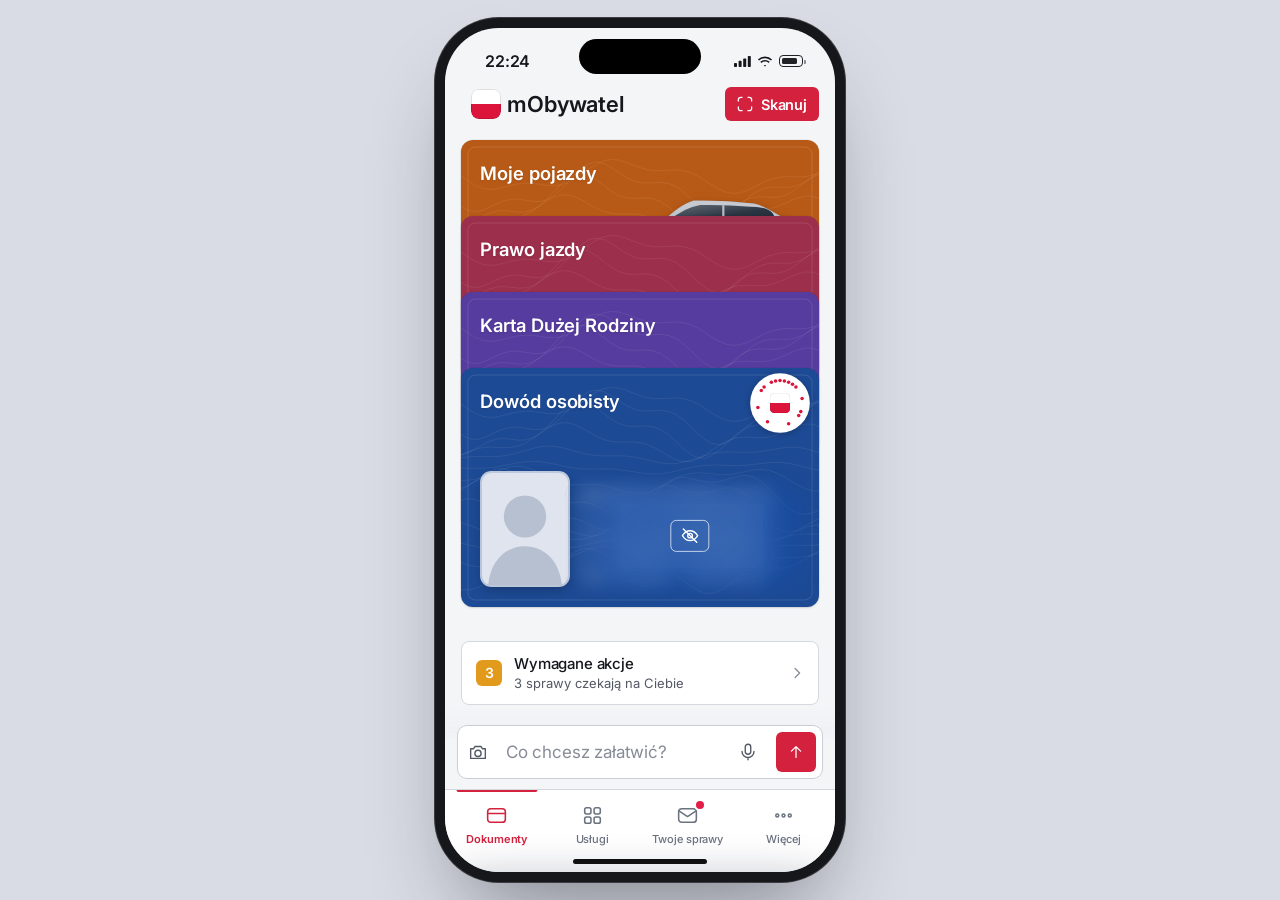
==== app.html @ adf9fb3e "Panel: drugi telefon dla każdej osoby, z wyborem osoby Co-Authored-By: Claude Opus 5.5 <noreply@anth" ====
<!doctype html>
<html lang="pl">
<head>
<meta charset="utf-8">
<script>if(window.self!==window.top)document.documentElement.classList.add('ramka');document.documentElement.dataset.motyw='urzedowy';   /* wygląd „urzędowy” (motyw.css) jest jedynym motywem */</script>
<script>
/* Okno „telefonu” otwarte z panelu: ekran ma zawsze proporcje iPhone'a 16 (393×852).
   Treść jest renderowana dokładnie w tym rozmiarze i skalowana do okna, a okno samo wraca do właściwych proporcji. */
(function(){
 if(window.name!=='mobywatel_telefon')return;
 const W=393,H=852,d=document.documentElement;d.classList.add('okno');
 const dopasuj=()=>{const s=Math.min(innerWidth/W,innerHeight/H);d.style.setProperty('--okno-s',s)};
 addEventListener('resize',dopasuj);dopasuj();
 /* proporcje zablokowane: po zmianie rozmiaru okno dopasowuje drugi wymiar do proporcji telefonu.
    Bierzemy ten wymiar, który użytkownik zmienił bardziej (ciągnięcie za bok, górę albo róg). */
 let t,pw=innerWidth,ph=innerHeight,wlasne=false;
 const zatrzask=()=>{
  if(wlasne){wlasne=false;pw=innerWidth;ph=innerHeight;return}
  const dw=outerWidth-innerWidth,dh=outerHeight-innerHeight;
  const zmW=Math.abs(innerWidth-pw)/W,zmH=Math.abs(innerHeight-ph)/H;
  let w,h;
  if(zmW>=zmH){w=Math.max(260,innerWidth);h=Math.round(w*H/W)}else{h=Math.max(560,innerHeight);w=Math.round(h*W/H)}
  /* nie większe niż ekran */
  const mh=screen.availHeight-dh;if(h>mh){h=mh;w=Math.round(h*W/H)}
  pw=w;ph=h;
  if(Math.abs(innerWidth-w)>1||Math.abs(innerHeight-h)>1){wlasne=true;try{resizeTo(w+dw,h+dh)}catch(e){wlasne=false}}
 };
 addEventListener('load',()=>{const dw=outerWidth-innerWidth,dh=outerHeight-innerHeight;wlasne=true;try{resizeTo(W+dw,H+dh)}catch(e){wlasne=false}pw=W;ph=H});
 addEventListener('resize',()=>{clearTimeout(t);t=setTimeout(zatrzask,160)});
})();
</script>
<script>
/* Wersja statyczna (GitHub Pages / plik): nie ma serwera z asystentem AI i przekazywaniem danych.
   Zapytania do /api/... od razu dostają pustą odpowiedź, zamiast błędów w konsoli. */
(function(){const f=window.fetch.bind(window);
 window.fetch=(u,o)=>{const s=typeof u==='string'?u:(u&&u.url)||'';
  let p='';try{p=new URL(s,location.href).pathname}catch(_){}
  if(p.includes('/api/')&&!window.SERWER_API)
   return Promise.resolve(new Response('{}',{status:200,headers:{'Content-Type':'application/json'}}));
  return f(u,o)};})();
</script>
<script src="czas.js?v=20261121-2320"></script>
<script src="gesty.js?v=20261121-2320"></script>
<script src="i18n.js?v=20261121-2320"></script>
<meta name="viewport" content="width=device-width, initial-scale=1, viewport-fit=cover, interactive-widget=resizes-content">
<meta name="theme-color" content="#ebedf2">
<meta name="apple-mobile-web-app-capable" content="yes">
<title>mObywatel</title>
<link rel="icon" href="assets/icon-app.svg">
<link rel="preconnect" href="https://fonts.googleapis.com">
<link rel="preconnect" href="https://fonts.gstatic.com" crossorigin>
<link href="https://fonts.googleapis.com/css2?family=Inter:wght@400;500;600;700&display=swap" rel="stylesheet">
<link rel="stylesheet" href="style.css?v=20261121-2320">
<link rel="stylesheet" href="motyw.css?v=20261121-2320">
</head>
<body>
<div class="phone" id="app">
  <div class="island"></div>
  <div class="status"><span id="clock">20:10</span><span class="sig"><svg width="17" height="11" viewBox="0 0 17 11" fill="currentColor"><rect x="0" y="7" width="3" height="4" rx=".8"/><rect x="4.6" y="4.8" width="3" height="6.2" rx=".8"/><rect x="9.2" y="2.4" width="3" height="8.6" rx=".8"/><rect x="13.8" y="0" width="3" height="11" rx=".8"/></svg><svg width="16" height="11" viewBox="0 0 16 11" fill="currentColor"><path d="M8 2.2c2.3 0 4.4.9 6 2.4l1.1-1.2A10.3 10.3 0 0 0 8 .5 10.3 10.3 0 0 0 .9 3.4L2 4.6a8.6 8.6 0 0 1 6-2.4Zm0 3.4c1.4 0 2.6.5 3.6 1.4l1.1-1.2A6.9 6.9 0 0 0 8 3.9a6.9 6.9 0 0 0-4.7 1.9L4.4 7A5.2 5.2 0 0 1 8 5.6Zm0 3.3a1.6 1.6 0 0 1 1.2.5L8 10.6 6.8 9.4A1.6 1.6 0 0 1 8 8.9Z"/></svg><i class="bat"></i></span></div>

  <header class="top" id="top">
    <button class="ico wyjdz" id="exitChatBtn" aria-label="Zamknij rozmowę i wróć"><svg viewBox="0 0 24 24" fill="none" stroke="currentColor" stroke-width="2.2" stroke-linecap="round" stroke-linejoin="round"><path d="m14.5 6-6 6 6 6"/></svg></button>
    <button class="home" id="homeBtn" aria-label="Ekran główny"><img class="emblem" src="assets/icon-app.svg" alt=""></button>
    <span class="sp"></span>
    <button class="ico chatonly" id="histBtn" aria-label="Historia rozmów" aria-haspopup="true" aria-expanded="false" aria-controls="hmenu"><svg viewBox="0 0 24 24" fill="none" stroke="currentColor" stroke-width="1.6" stroke-linecap="round" stroke-linejoin="round"><path d="M4.2 12a7.8 7.8 0 1 0 2.3-5.5"/><path d="M4 4.6v3.6h3.6"/><path d="M12 8.2V12l2.7 1.7"/></svg><span class="hc" id="histCount" hidden></span></button>
    <button class="ico chatonly" id="newBtn" aria-label="Nowa rozmowa"><svg viewBox="0 0 24 24" fill="none" stroke="currentColor" stroke-width="1.6" stroke-linecap="round" stroke-linejoin="round"><path d="M11.5 4.5h-5a2 2 0 0 0-2 2v11a2 2 0 0 0 2 2h11a2 2 0 0 0 2-2v-5"/><path d="M17.7 3.8a1.9 1.9 0 0 1 2.7 2.7l-7.6 7.6-3.4.7.7-3.4z"/></svg></button>
    <button class="ico" id="qrBtn" aria-label="Potwierdź swoje dane: zeskanuj znak aplikacji odbiorcy"><svg viewBox="0 0 24 24" fill="none" stroke="currentColor" stroke-width="1.6" stroke-linecap="round" stroke-linejoin="round"><path d="M3.5 8V6a2.5 2.5 0 0 1 2.5-2.5h2M16 3.5h2A2.5 2.5 0 0 1 20.5 6v2M20.5 16v2a2.5 2.5 0 0 1-2.5 2.5h-2M8 20.5H6A2.5 2.5 0 0 1 3.5 18v-2"/><path d="M8 10h7.5l-2.2-2.2M16 14H8.5l2.2 2.2"/></svg></button>
    <button class="ico" id="mailBtn" aria-label="Skrzynka, 1 nowa wiadomość"><svg viewBox="0 0 24 24" fill="none" stroke="currentColor" stroke-width="1.6" stroke-linecap="round" stroke-linejoin="round"><rect x="3.5" y="5.5" width="17" height="13" rx="2.5"/><path d="m4.5 7.5 7.5 5.5 7.5-5.5"/></svg><span class="dot"></span></button>
    <button class="ico" id="bellBtn" aria-label="Powiadomienia"><svg viewBox="0 0 24 24" fill="none" stroke="currentColor" stroke-width="1.6" stroke-linecap="round" stroke-linejoin="round"><path d="M6.5 16.5V11a5.5 5.5 0 0 1 11 0v5.5l1.5 1.5H5zM10 20.5a2 2 0 0 0 4 0"/></svg></button>
  </header>

  <h1 class="title" id="title" style="cursor:default">mObywatel</h1>

  <div class="hmenu" id="hmenu"><div class="scrim"></div><div class="panel" role="dialog" aria-label="Historia rozmów"><div class="hh"><span>Rozmowy</span><button id="hnew" type="button">+ Nowa rozmowa</button></div><div class="hl" id="hlist" data-t="0"></div></div></div>

  <div class="stackwrap" id="stackwrap"><div class="stack" id="stack"></div></div>
  <div class="alt" id="alt"></div>

  <section class="reminders" id="reminders" aria-label="Przypomnienia">
    <div class="tiles" id="tiles"></div>
  </section>

  <section class="chat" id="chat" aria-live="polite">
    <div class="msgs" id="msgs"></div>
  </section>

  <section class="voice" id="voice" aria-label="Rozmowa głosowa" data-vs="idle">
    <div class="vstage" id="vstage"></div>
    <div class="vfoot">
      <p class="vheard" id="vheard"></p>
      <p class="vstate" id="vstate">Dotknij, aby mówić</p>
      <button type="button" class="vmic" id="vmic" aria-label="Mów"><span class="ring"></span><span class="ring r2"></span><svg viewBox="0 0 24 24" fill="none" stroke="currentColor" stroke-width="1.8" stroke-linecap="round"><rect x="9" y="3.5" width="6" height="11" rx="3"/><path d="M5.5 11.5a6.5 6.5 0 0 0 13 0M12 18v2.5"/></svg></button>
      <button type="button" class="vkbd" id="vkbd"><svg viewBox="0 0 24 24" fill="none" stroke="currentColor" stroke-width="1.6" stroke-linecap="round" stroke-linejoin="round"><rect x="2.5" y="6" width="19" height="12" rx="2.5"/><path d="M6 10h.01M9.3 10h.01M12.6 10h.01M15.9 10h.01M18 10h.01M6 13.5h.01M18 13.5h.01M9 14h6"/></svg>Pisz zamiast mówić</button>
    </div>
  </section>

  <form class="composer" id="composer" autocomplete="off">
    <div class="bar">
      <button type="button" class="ib" id="cam" aria-label="Zrób zdjęcie dokumentu"><svg viewBox="0 0 24 24" fill="none" stroke="currentColor" stroke-width="1.6" stroke-linecap="round" stroke-linejoin="round"><path d="M4 8.5h3l1.8-2.5h6.4L17 8.5h3V19H4z"/><circle cx="12" cy="13.5" r="3.4"/></svg></button>
      <input id="prompt" placeholder="Co chcesz załatwić?" enterkeyhint="send" aria-label="Wiadomość">
      <button type="button" class="ib mic" id="mic" aria-label="Powiedz"><svg viewBox="0 0 24 24" fill="none" stroke="currentColor" stroke-width="1.6" stroke-linecap="round"><rect x="9" y="3.5" width="6" height="11" rx="3"/><path d="M5.5 11.5a6.5 6.5 0 0 0 13 0M12 18v2.5"/></svg></button>
      <button type="submit" class="send" aria-label="Wyślij"><svg viewBox="0 0 24 24" fill="none" stroke="currentColor" stroke-width="2.2" stroke-linecap="round" stroke-linejoin="round"><path d="M12 18.5v-13M6.5 11 12 5.5l5.5 5.5"/></svg></button>
    </div>
  </form>

  <div class="todo" id="todo" aria-hidden="true"><div class="scrim"></div>
    <div class="tpanel" role="dialog" aria-modal="true" aria-labelledby="todoH">
      <div class="grab"></div>
      <div class="th"><h2 id="todoH">Do załatwienia</h2><button class="tx-close" id="todoClose" aria-label="Zamknij"><svg viewBox="0 0 24 24" fill="none" stroke="currentColor" stroke-width="2" stroke-linecap="round"><path d="M6.5 6.5l11 11M17.5 6.5l-11 11"/></svg></button></div>
      <div class="tl"></div>
      <button class="task" id="todoAsk">Zapytaj asystenta o wszystkie sprawy</button>
    </div>
  </div>
  <div class="sheet" id="detail" role="dialog" aria-modal="true"></div>
  <div class="auth" id="faceid" aria-hidden="true"><div class="box">
    <svg class="fid" viewBox="0 0 64 64" fill="none" stroke="currentColor" stroke-width="2.6" stroke-linecap="round" stroke-linejoin="round"><path d="M6 20V13a7 7 0 0 1 7-7h7M44 6h7a7 7 0 0 1 7 7v7M58 44v7a7 7 0 0 1-7 7h-7M20 58h-7a7 7 0 0 1-7-7v-7"/><path d="M23 24v5M41 24v5M32 24v12.5c0 1.4-.9 2.2-2.6 2.2"/><path d="M23.5 44.5c2.4 2.3 5.2 3.5 8.5 3.5s6.1-1.2 8.5-3.5"/></svg>
    <svg class="ok" viewBox="0 0 48 48" fill="none" stroke="currentColor" stroke-width="2.6" stroke-linecap="round" stroke-linejoin="round"><circle class="okc" cx="24" cy="24" r="18" pathLength="1"/><path class="okp" d="m16 24.5 5.5 5.5L32 19" pathLength="1"/></svg>
    <span>Face ID</span>
  </div></div>
  <div class="homebar"></div>
</div>
<script src="osoby.js?v=20261121-2320"></script>
<script>CZAS.przelicz()</script>
<script src="dane.js?v=20261121-2320"></script>
<script src="sylwetki.js?v=20261121-2320"></script>
<script src="core.js?v=20261121-2320"></script>
<script src="variants.js?v=20261121-2320"></script>
<script src="scenarios.js?v=20261121-2320"></script>
<script src="asystent-osoby.js?v=20261121-2320"></script>
<script src="agent.js?v=20261121-2320"></script>
<script src="znak-kod.js?v=20261121-2320"></script>
<script src="znak.js?v=20261121-2320"></script>
<script src="nawigacja.js?v=20261121-2320"></script>
<script src="sprawy.js?v=20261121-2320"></script>
<script src="pomoc.js?v=20261121-2320"></script>
</body>
</html>
---- style.css ----
:root{
  --bg:#ebedf2; --surface:#ffffff; --ink:#111216; --ink2:#5f6270; --ink3:#8b8e9a; --hair:#e3e5eb;
  --red:#dc143c; --red-dark:#b30f30; --red-wash:#fdecef;
  --ok:#2e7d32; --ok-wash:#e9f5ea; --warn:#9a5a00; --warn-wash:#fff3df;
  --ease:cubic-bezier(.22,.9,.24,1);
  --sans:-apple-system,BlinkMacSystemFont,"SF Pro Text","Inter",system-ui,sans-serif;
}
*{box-sizing:border-box;-webkit-tap-highlight-color:transparent}
html,body{margin:0;height:100%}
body{background:#d9dce4;font-family:var(--sans);color:var(--ink);display:flex;align-items:center;justify-content:center;
  -webkit-font-smoothing:antialiased;font-feature-settings:"tnum" 0}
button{font:inherit;color:inherit;border:0;background:none;cursor:pointer;padding:0}
button:focus-visible,input:focus-visible{outline:2px solid var(--red);outline-offset:2px}

.phone{position:relative;width:390px;height:844px;border-radius:54px;overflow:hidden;background:var(--bg);
  box-shadow:0 0 0 10px #16171a,0 0 0 11px #3b3d42,0 50px 90px -20px rgba(20,22,30,.45)}
@media (max-width:520px){body{display:block;background:var(--bg)}.phone{width:100vw;height:100dvh;border-radius:0;box-shadow:none}}

/* status bar (tylko w ramce na desktopie) */
.status{position:absolute;inset:0 0 auto 0;height:50px;pointer-events:none;display:flex;align-items:center;justify-content:space-between;padding:16px 32px 0 40px;font-size:16px;font-weight:600;letter-spacing:-.01em;z-index:95}
.status .sig{display:flex;align-items:center;gap:6px}
.status .bat{display:block;width:24px;height:12px;border:1.4px solid currentColor;border-radius:4px;position:relative;opacity:.95}
.status .bat::before{content:"";position:absolute;inset:1.6px 5px 1.6px 1.6px;background:currentColor;border-radius:1.6px}
.status .bat::after{content:"";position:absolute;right:-4px;top:3.5px;width:2px;height:4px;background:currentColor;border-radius:0 1px 1px 0;opacity:.5}
.island{position:absolute;top:11px;left:50%;transform:translateX(-50%);width:122px;height:35px;border-radius:20px;background:#000;z-index:96}
.homebar{position:absolute;bottom:8px;left:50%;transform:translateX(-50%);width:134px;height:5px;border-radius:3px;background:#111;z-index:60;pointer-events:none}
@media (max-width:520px){.status,.island,.homebar{display:none}}
@media (max-height:620px){.title{font-size:28px;line-height:34px}}

/* header */
.top{position:absolute;left:0;right:0;height:52px;display:flex;align-items:center;gap:6px;padding:0 16px 0 20px;z-index:20}
.home{display:block;border-radius:8px;margin-left:-4px;padding:4px}
.home:active{opacity:.7}
.emblem{width:30px;height:30px;display:block;border-radius:8px}
.top .sp{flex:1}
.ico{width:40px;height:40px;display:grid;place-items:center;position:relative;color:var(--ink)}
.ico svg{width:24px;height:24px}
.ico .dot{position:absolute;top:8px;right:7px;width:9px;height:9px;border-radius:50%;background:var(--red);box-shadow:0 0 0 2px var(--bg)}

.title{position:absolute;left:20px;margin:0;font-size:32px;line-height:40px;font-weight:700;letter-spacing:-.02em;transition:opacity .25s,transform .4s var(--ease)}

/* stos dokumentów */
.stackwrap{position:absolute;left:0;right:0;transition:height .5s var(--ease),top .5s var(--ease);z-index:5}
.stack{position:relative;margin:0 16px;height:100%}
.card{position:absolute;left:0;right:0;aspect-ratio:3/2;border-radius:18px;overflow:hidden;cursor:pointer;
  background:#ccc center/cover no-repeat;box-shadow:0 -1px 0 rgba(255,255,255,.25) inset,0 6px 18px -6px rgba(15,25,60,.28);
  transition:top .5s var(--ease),transform .5s var(--ease),filter .3s}
.card:active{filter:brightness(.96)}
.phone.chatting .card{cursor:default}
.pocket-hint{position:absolute;left:50%;bottom:6px;transform:translateX(-50%);width:36px;height:5px;border-radius:3px;background:rgba(255,255,255,.75);opacity:0;transition:opacity .3s;pointer-events:none;z-index:30}
.phone.chatting .pocket-hint{opacity:1}

/* przypomnienia */
.reminders{position:absolute;left:0;right:0;transition:opacity .25s,transform .4s var(--ease)}
.rhead{display:flex;align-items:baseline;gap:8px;padding:0 20px 8px}
.rhead h2{margin:0;font-size:17px;font-weight:600;letter-spacing:-.01em}
.rhead span{font-size:13px;font-weight:600;color:#fff;background:var(--red);border-radius:10px;padding:1px 7px;line-height:18px}
.tiles{display:flex;gap:10px;overflow-x:auto;padding:0 16px 4px;scroll-snap-type:x mandatory;scroll-padding:0 16px;scrollbar-width:none}
.tiles::-webkit-scrollbar{display:none}
.tile{flex:0 0 156px;min-width:0;scroll-snap-align:start;text-align:left;background:var(--surface);border-radius:16px;padding:11px 12px 12px;
  display:flex;flex-direction:column;gap:8px;overflow:hidden;box-shadow:0 1px 2px rgba(15,25,60,.06)}
.tile .ti{flex:none;width:26px;height:26px;border-radius:8px;display:grid;place-items:center;background:var(--red-wash);color:var(--red)}
.tile .ti svg{width:16px;height:16px}
.tile .tx{display:block;min-width:0}
.tile b{display:-webkit-box;-webkit-box-orient:vertical;-webkit-line-clamp:2;overflow:hidden;font-size:14px;line-height:18px;min-height:36px;font-weight:600;letter-spacing:-.01em}
.tile small{display:block;margin-top:2px;font-size:12.5px;line-height:16px;color:var(--ink2);white-space:nowrap;overflow:hidden;text-overflow:ellipsis}
.tile.urgent small{color:var(--red);font-weight:600}

/* rozmowa */
.chat{position:absolute;left:0;right:0;opacity:0;pointer-events:none;transform:translateY(30px);transition:opacity .3s .1s,transform .45s .05s var(--ease);display:flex;flex-direction:column}
.msgs{flex:1;overflow-y:auto;-webkit-mask-image:linear-gradient(to bottom,transparent 0,#000 18px);mask-image:linear-gradient(to bottom,transparent 0,#000 18px);padding:14px 16px 16px;display:flex;flex-direction:column;gap:10px;scrollbar-width:none;overscroll-behavior:contain}
.msgs::-webkit-scrollbar{display:none}
.phone.chatting .chat{opacity:1;pointer-events:auto;transform:none}
.phone.chatting .title,.phone.chatting .reminders{opacity:0;pointer-events:none;transform:translateY(16px)}

.empty{margin:auto 0 0}
.empty h2{font-size:22px;line-height:28px;letter-spacing:-.02em;margin:0 0 4px;font-weight:700}
.empty p{color:var(--ink2);margin:0 0 14px;font-size:15px;line-height:21px}
.sugg{background:var(--surface);border-radius:16px;overflow:hidden}
.sugg button{display:flex;align-items:center;width:100%;text-align:left;padding:12px 14px;font-size:15px;gap:12px;border-top:1px solid var(--hair)}
.sugg button:first-child{border-top:0}
.sugg button span{flex:1}
.sugg button small{display:block;color:var(--ink3);font-size:13px;margin-top:1px}
.sugg svg{width:16px;height:16px;color:var(--ink3);flex:none}

.msg{max-width:84%;overflow-wrap:anywhere;font-size:15.5px;line-height:22px;animation:rise .3s var(--ease) both}
.msg.user{align-self:flex-end;background:var(--red);color:#fff;padding:9px 14px;border-radius:20px 20px 6px 20px}
.msg.bot{align-self:flex-start;padding:0 2px}
.msg.bot b{font-weight:600}
.typing{display:flex;gap:4px;padding:8px 2px}
.typing i{width:7px;height:7px;border-radius:50%;background:var(--ink3);animation:dot 1s infinite}
.typing i:nth-child(2){animation-delay:.15s}.typing i:nth-child(3){animation-delay:.3s}
@keyframes dot{0%,60%,100%{opacity:.3}30%{opacity:1}}
@keyframes rise{from{opacity:0;transform:translateY(8px)}}

.ui{flex:none;align-self:stretch;background:var(--surface);border-radius:18px;overflow:hidden;animation:rise .35s var(--ease) both;box-shadow:0 1px 2px rgba(15,25,60,.06)}
.ui .hd{display:flex;align-items:center;gap:11px;padding:14px 16px 10px}
.ui .ic{width:34px;height:34px;border-radius:10px;display:grid;place-items:center;background:var(--red-wash);color:var(--red);flex:none}
.ui .ic svg{width:19px;height:19px}
.ui.ok .ic{background:var(--ok-wash);color:var(--ok)}
.ui.warn .ic{background:var(--warn-wash);color:var(--warn)}
.ui .tt{font-weight:600;font-size:16px;line-height:21px;letter-spacing:-.01em}
.ui .rows{padding:0 16px 4px}
.ui .row{display:flex;justify-content:space-between;gap:16px;padding:9px 0;border-top:1px solid var(--hair);font-size:14px;line-height:19px}
.ui .row span{color:var(--ink2);flex:none}
.ui .row b{font-weight:500;text-align:right;min-width:0;overflow-wrap:anywhere}
.ui .body{padding:0 16px 12px;font-size:14.5px;line-height:21px}
.ui .note{margin:0 16px 12px;font-size:13px;line-height:18px;color:var(--ink2)}
.ui .flag{margin:4px 16px 12px;padding:10px 12px;border-radius:12px;background:var(--warn-wash);color:var(--warn);font-size:13.5px;line-height:19px}
.ui .src{display:flex;align-items:center;gap:6px;padding:9px 16px 11px;border-top:1px solid var(--hair);font-size:12px;color:var(--ink3)}
.ui .src svg{width:13px;height:13px}
.ui .actions{display:flex;gap:8px;padding:6px 16px 16px}
.btn{flex:1;height:48px;border-radius:14px;font-weight:600;font-size:16px;letter-spacing:-.01em}
.btn.primary{background:var(--red);color:#fff}
.btn.primary:active{background:var(--red-dark)}
.btn.ghost{background:var(--bg);flex:0 0 auto;padding:0 18px}
.ui.done .hd::after{content:"Potwierdzone";margin-left:auto;font-size:12px;color:var(--ok);font-weight:600}
.list .it{display:flex;align-items:center;gap:12px;padding:12px 16px;border-top:1px solid var(--hair);text-align:left;width:100%}
.list .it .x{flex:1}.list .it .x b{display:block;font-size:15px;font-weight:500}.list .it .x small{color:var(--ink2);font-size:13px}
.list .it .go{font-size:14px;color:var(--red);font-weight:600}
.list .pip{width:8px;height:8px;border-radius:50%;background:var(--red);flex:none}
.list .pip.g{background:var(--hair)}
.qr{display:flex;flex-direction:column;align-items:center;padding:4px 16px 16px;gap:8px}
.qr svg{width:180px;height:180px;color:var(--ink)}
.qr .code{font-size:24px;letter-spacing:.16em;font-weight:600;font-variant-numeric:tabular-nums}
.chips{flex:none;display:flex;flex-wrap:wrap;gap:8px;animation:rise .3s var(--ease) both}
.chips button{max-width:100%;text-align:left;line-height:20px;background:var(--surface);border-radius:20px;padding:9px 15px;font-size:15px;box-shadow:0 1px 2px rgba(15,25,60,.06)}
.chips button.sel{background:var(--red-wash);color:var(--red-dark);box-shadow:inset 0 0 0 1.5px var(--red)}
.chips button.next{background:var(--red);color:#fff}

/* pasek do rozmowy */
.composer{position:absolute;left:0;right:0;bottom:0;padding:8px 12px 30px;z-index:25;background:linear-gradient(to top,var(--bg) 75%,rgba(235,237,242,0))}
@media (max-width:520px){.composer{padding-bottom:max(env(safe-area-inset-bottom),12px)}}
.bar{display:flex;align-items:center;gap:2px;background:var(--surface);border-radius:28px;padding:6px 6px 6px 8px;
  box-shadow:0 1px 2px rgba(15,25,60,.06),0 10px 30px -10px rgba(15,25,60,.22);transition:box-shadow .25s}
.phone.chatting .bar{box-shadow:0 0 0 1.5px var(--red),0 10px 30px -10px rgba(15,25,60,.22)}
.bar input{flex:1 1 auto;width:0;min-width:0;border:0;outline:0;background:none;font:inherit;font-size:17px;color:var(--ink);padding:10px 6px;letter-spacing:-.01em}
.bar input::placeholder{color:var(--ink3)}
.ib{width:40px;height:40px;border-radius:50%;display:grid;place-items:center;color:var(--ink2);flex:none}
.ib svg{width:22px;height:22px}
.send{width:40px;height:40px;border-radius:50%;background:var(--red);color:#fff;display:grid;place-items:center;flex:none}
.send svg{width:20px;height:20px}
.listening .mic{color:var(--red);animation:pulse 1s infinite}
@keyframes pulse{50%{transform:scale(1.18)}}
@media (max-width:359px){#cam{display:none}.bar{padding-left:14px}.bar input{font-size:16px}}

/* karta dokumentu (szczegóły) */
.sheet{position:absolute;inset:0;z-index:70;background:var(--bg);transform:translateY(102%);transition:transform .5s var(--ease);display:flex;flex-direction:column}
.sheet.on{transform:none}
.sheet .nav{display:grid;grid-template-columns:1fr auto 1fr;align-items:center;padding:0 14px;height:52px;flex:none}
.sheet .back{display:flex;align-items:center;gap:2px;color:var(--red);font-size:17px;justify-self:start}
.sheet .back svg{width:22px;height:22px}
.sheet .nav b{font-size:17px;font-weight:600}
.sheet .clock{text-align:center;font-size:14px;color:var(--ink2);font-variant-numeric:tabular-nums;margin:2px 0 12px}
.sheet .body{flex:1;overflow-y:auto;padding:0 16px 30px;scrollbar-width:none}
.sheet .body::-webkit-scrollbar{display:none}
.idcard{border-radius:20px;overflow:hidden;background:#fff;box-shadow:0 1px 2px rgba(15,25,60,.06)}
.idcard .crop{position:relative;width:100%;aspect-ratio:560/740;overflow:hidden}
.idcard .crop img{position:absolute;width:108.93%;left:-4.46%;top:-29.05%}
.bigcard{width:100%;aspect-ratio:3/2;border-radius:18px;background:center/cover no-repeat;box-shadow:0 8px 24px -8px rgba(15,25,60,.3)}
.valid{display:flex;align-items:center;gap:12px;background:#fff;border-radius:18px;padding:14px 16px;margin-top:12px;color:var(--ok);font-weight:600;font-size:16px}
.valid svg{width:28px;height:28px}
.quick{display:flex;justify-content:space-between;margin:16px 4px 0}
.quick button{width:76px;display:flex;flex-direction:column;align-items:center;gap:7px;font-size:12.5px;line-height:16px;text-align:center;color:var(--ink)}
.quick i{width:56px;height:56px;border-radius:50%;background:#fff;display:grid;place-items:center;color:var(--red);box-shadow:0 1px 2px rgba(15,25,60,.06)}
.quick i svg{width:24px;height:24px}
.sheet .ui{margin-top:12px}
.sheet .qrbox .ui{animation:rise .35s var(--ease) both}

/* Face ID */
.auth{position:absolute;inset:0;z-index:90;display:grid;place-items:center;background:rgba(10,12,18,.18);opacity:0;pointer-events:none;transition:opacity .2s}
.auth.on{opacity:1;pointer-events:auto}
.auth .box{width:156px;height:156px;border-radius:34px;background:rgba(36,37,42,.86);backdrop-filter:blur(16px);-webkit-backdrop-filter:blur(16px);color:#fff;
  display:flex;flex-direction:column;align-items:center;justify-content:center;gap:12px;font-size:15px;font-weight:500;transform:scale(.92);transition:transform .3s var(--ease)}
.auth.on .box{transform:none}
.auth svg{width:62px;height:62px}
.auth .ok{display:none;color:#5fd38a}
.auth.done .face{display:none}.auth.done .ok{display:block}
.auth .face{animation:scan 1s ease-in-out infinite}
@keyframes scan{50%{opacity:.45}}

@media (prefers-reduced-motion:reduce){*{animation-duration:.01ms!important;transition-duration:.01ms!important}}

/* ---------- warianty układu dokumentów ---------- */
.alt{position:absolute;left:0;right:0;z-index:6;transition:opacity .25s,transform .4s var(--ease)}
.phone[data-v="stos"] .alt{display:none}
.phone:not([data-v="stos"]) .stackwrap{opacity:0;pointer-events:none;transition:opacity .3s}
.phone.chatting .stackwrap{opacity:0;pointer-events:none;transition:opacity .2s}
.phone.chatting .alt{opacity:0;pointer-events:none;transform:translateY(16px)}

/* karuzela */
.car{display:flex;gap:12px;overflow-x:auto;overflow-y:visible;padding-bottom:14px;margin-bottom:-14px;box-sizing:content-box;scroll-snap-type:x mandatory;scrollbar-width:none;overscroll-behavior-x:contain}
.car::-webkit-scrollbar{display:none}
.ccard{flex:none;scroll-snap-align:center;border-radius:20px;background:center/cover no-repeat;box-shadow:0 10px 24px -10px rgba(15,25,60,.35)}
.dots{display:flex;justify-content:center;gap:6px;height:10px;align-items:center;margin-top:12px}
.dots i{width:6px;height:6px;border-radius:3px;background:#c9ccd6;transition:width .25s var(--ease),background .25s}
.dots i.on{width:18px;background:var(--ink)}
.acts{display:flex;justify-content:space-between;align-items:flex-start;padding:0 18px;margin-top:12px;min-height:86px}
.acts button{width:76px;display:flex;flex-direction:column;align-items:center;gap:6px;font-size:12px;line-height:15px;text-align:center;color:var(--ink)}
.acts i{width:48px;height:48px;border-radius:50%;background:#fff;display:grid;place-items:center;color:var(--red);box-shadow:0 1px 2px rgba(15,25,60,.06);flex:none}
.acts i svg{width:22px;height:22px}
.acts span{display:block;max-width:76px}

.cstat{display:flex;justify-content:center;align-items:center;gap:8px;height:20px;font-size:13.5px;color:var(--ink2);white-space:nowrap;overflow:hidden;padding:0 16px}
.cstat span{display:inline-flex;align-items:center;gap:5px;font-weight:600}
.cstat .good{color:var(--ok)}.cstat .bad{color:var(--red)}
.cstat svg{width:16px;height:16px}
.cstat .sep{width:3px;height:3px;border-radius:50%;background:#b8bcc8}

.alt.compact .acts{min-height:52px}
.alt.compact .acts span{display:none}
.alt.compact .acts i{width:46px;height:46px}

/* pionowa karuzela */
.vwrap{position:relative}
.vcar{display:flex;flex-direction:column;align-items:center;gap:12px;overflow-y:auto;scroll-snap-type:y mandatory;scrollbar-width:none;overscroll-behavior:contain;
  -webkit-mask-image:linear-gradient(to bottom,transparent 0,#000 18%,#000 82%,transparent 100%);mask-image:linear-gradient(to bottom,transparent 0,#000 18%,#000 82%,transparent 100%)}
.vcar::-webkit-scrollbar{display:none}
.vcard{flex:none;scroll-snap-align:center;scroll-snap-stop:always;border-radius:20px;background:center/cover no-repeat;box-shadow:0 10px 24px -10px rgba(15,25,60,.35);transition:transform .12s linear,opacity .12s linear;will-change:transform}
.vdots{position:absolute;right:12px;top:50%;transform:translateY(-50%);flex-direction:column;height:auto;margin:0}
.vdots i{width:6px;height:6px;transition:height .25s var(--ease),background .25s}
.vdots i.on{width:6px;height:18px}

/* lista pasków */
.phone[data-v="lista"] .alt{display:flex;flex-direction:column;gap:8px;padding:0 16px}
.strip{display:flex;align-items:center;gap:10px;border-radius:16px;overflow:hidden;background:left center/cover no-repeat;color:#fff;text-align:left;padding-right:14px;min-width:0;
  box-shadow:0 6px 16px -8px rgba(15,25,60,.35)}
.strip .st{flex:1;min-width:0}
.strip .st b{display:block;font-size:16px;line-height:20px;font-weight:600;letter-spacing:-.01em;white-space:nowrap;overflow:hidden;text-overflow:ellipsis}
.strip .st small{display:block;font-size:13px;line-height:17px;opacity:.88;white-space:nowrap;overflow:hidden;text-overflow:ellipsis}
.strip .chev svg{width:18px;height:18px;opacity:.8;display:block}
.pill{flex:none;background:#fff;color:var(--red);font-size:12px;font-weight:700;line-height:16px;padding:4px 9px;border-radius:12px;white-space:nowrap}

/* siatka 2x2 */
.grid{display:grid;grid-template-columns:1fr 1fr;gap:10px;padding:0 16px}
.gcard{position:relative;border-radius:18px;overflow:hidden;background-size:230% auto;background-position:86% 86%;background-repeat:no-repeat;color:#fff;text-align:left;
  padding:12px;display:flex;flex-direction:column;justify-content:space-between;min-width:0;box-shadow:0 8px 18px -10px rgba(15,25,60,.4)}
.gcard .gi{width:32px;height:32px;border-radius:50%;background:rgba(255,255,255,.95);display:grid;place-items:center;color:var(--ink)}
.gcard .gi svg{width:18px;height:18px}
.gcard .pill{position:absolute;top:12px;right:10px}
.gcard .gt{display:block;min-width:0}
.gcard b{display:-webkit-box;-webkit-box-orient:vertical;-webkit-line-clamp:2;overflow:hidden;font-size:15px;line-height:19px;font-weight:600;letter-spacing:-.01em}
.gcard small{display:block;margin-top:2px;font-size:12px;line-height:15px;opacity:.88;white-space:nowrap;overflow:hidden;text-overflow:ellipsis}

/* ---------- awers dokumentu: zdjęcie i dane ---------- */
.card,.ccard,.vcard,.gmini,.bigcard{container-type:inline-size}
.ccard,.vcard{position:relative;overflow:hidden}
.face{position:absolute;inset:0;pointer-events:none;color:#fff;text-align:left}
.face .ov{position:absolute;left:6cqw;right:6cqw;bottom:6cqw;display:flex;align-items:flex-end;gap:4cqw}
.face .ph{display:block;flex:none;width:24cqw;aspect-ratio:187/245;border-radius:2.6cqw;
  background:#e9eef5 var(--foto) 50% 30%/cover no-repeat;box-shadow:0 0 0 .55cqw rgba(255,255,255,.7),0 1.2cqw 3cqw rgba(0,0,0,.25)}
.face .col{display:block;min-width:0;flex:1}
.face .nm{display:block;font-size:5.3cqw;line-height:1.15;font-weight:700;letter-spacing:.03em;text-shadow:0 .3cqw 1.2cqw rgba(0,0,0,.18);white-space:nowrap;overflow:hidden;text-overflow:ellipsis}
.face .dl{display:grid;grid-template-columns:auto auto;justify-content:start;gap:1.8cqw 4.5cqw;margin-top:2.6cqw}
.face .dl span{display:block;min-width:0}
.face .dl small{display:block;font-size:2.9cqw;line-height:1.2;opacity:.78;letter-spacing:.01em}
.face .dl b{display:block;font-size:4cqw;line-height:1.25;font-weight:600;white-space:nowrap;font-variant-numeric:tabular-nums}
.face .ov.veh{flex-direction:column;align-items:flex-start;gap:3.6cqw}
.plate{display:inline-flex;align-items:stretch;background:#fff;color:#111;border-radius:1.4cqw;overflow:hidden;box-shadow:0 0 0 .5cqw #111 inset,0 1.2cqw 3cqw rgba(0,0,0,.25)}
.plate i{display:flex;align-items:flex-end;justify-content:center;width:5.8cqw;padding-bottom:1cqw;background:#0b3fa8;color:#fff;font-style:normal;font-size:2.7cqw;font-weight:700}
.plate b{font-size:7.4cqw;line-height:1;font-weight:700;letter-spacing:.06em;padding:1.3cqw 2.6cqw 1.1cqw;font-variant-numeric:tabular-nums}
@container (max-width:240px){.face .dl{display:none}.face .nm{font-size:5.4cqw;white-space:normal;display:-webkit-box;-webkit-box-orient:vertical;-webkit-line-clamp:2;line-height:1.2}.face .ph{width:24cqw}.face .ov{gap:4.5cqw;bottom:6cqw}.face .ov.veh{gap:3.5cqw}}
.bigcard{position:relative}

/* lista: zdjęcie w kółku i dane */
.strip .lead{flex:none;display:flex;align-items:center}
.strip .avatar{display:block;box-sizing:border-box;width:var(--av,56px);height:var(--av,56px);border-radius:50%;overflow:hidden;box-shadow:0 0 0 3px #fff,0 4px 10px rgba(0,0,0,.2);background:#fff}
.strip .avatar .ph{display:block;width:100%;height:100%;background:#e9eef5 var(--foto) 50% 32%/112% auto no-repeat}
.strip .lead .plate{border-radius:5px;flex:none}
.strip .lead .plate i{width:13px;font-size:7px;padding-bottom:3px}
.strip .lead .plate b{font-size:15px;padding:6px 7px 5px;letter-spacing:.04em}
.strip em{display:block;font-style:normal;font-size:12.5px;line-height:16px;opacity:.82;white-space:nowrap;overflow:hidden;text-overflow:ellipsis}
.alt.tight .strip em{display:none}
.alt.tight .strip .lead .plate{}.alt.tight .strip .lead .plate b{font-size:12px;padding:5px 5px 4px}

/* siatka: mini karty z podpisem */
.grid .gitem{display:flex;flex-direction:column;align-items:center;gap:6px;text-align:left;min-width:0}
.gmini{position:relative;display:block;border-radius:14px;background:center/cover no-repeat;box-shadow:0 8px 18px -10px rgba(15,25,60,.45);overflow:hidden}
.gcap{display:block;width:100%;padding:0 2px;min-width:0}
.gcap b{display:block;font-size:14px;line-height:18px;font-weight:600;white-space:nowrap;overflow:hidden;text-overflow:ellipsis}
.gcap span{display:flex;align-items:center;gap:4px;font-size:12px;line-height:16px;font-weight:600;white-space:nowrap;overflow:hidden}
.gcap svg{width:13px;height:13px;flex:none}
.gcap .good{color:var(--ok)}.gcap .bad{color:var(--red)}

/* ---------- menu wariantów rozwijane z góry ---------- */
.title{display:flex;align-items:center;gap:6px;cursor:pointer;padding:0;color:var(--ink);z-index:21;font:inherit;font-size:32px;line-height:40px;font-weight:700;letter-spacing:-.02em}
.title svg{width:22px;height:22px;color:var(--ink2);transition:transform .3s var(--ease)}
.phone.menu .title svg{transform:rotate(180deg)}
.lmenu{position:absolute;inset:0;z-index:19;pointer-events:none}
.lmenu .scrim{position:absolute;inset:0;background:rgba(235,237,242,.55);backdrop-filter:blur(6px);-webkit-backdrop-filter:blur(6px);opacity:0;transition:opacity .25s}
.lmenu .panel{position:absolute;left:12px;right:12px;top:var(--menuTop,150px);background:#fff;border-radius:20px;padding:8px;box-shadow:0 20px 50px -12px rgba(15,25,60,.35);
  transform:translateY(-14px) scale(.98);transform-origin:top center;opacity:0;transition:transform .32s var(--ease),opacity .2s}
.phone.menu .lmenu{pointer-events:auto}
.phone.menu .lmenu .scrim{opacity:1}
.phone.menu .lmenu .panel{transform:none;opacity:1}
.lmenu .mh{font-size:13px;color:var(--ink2);padding:8px 12px 6px;font-weight:500}
.lmenu .ml button{display:flex;align-items:center;gap:12px;width:100%;text-align:left;padding:10px 12px;border-radius:14px}
.lmenu .ml button.on{background:var(--red-wash)}
.lmenu .ml button>svg{width:20px;height:20px;color:var(--red);flex:none}
.lmenu .mt{flex:1;min-width:0}
.lmenu .mt b{display:block;font-size:16px;font-weight:600;letter-spacing:-.01em}
.lmenu .mt small{display:block;font-size:13px;color:var(--ink2);white-space:nowrap;overflow:hidden;text-overflow:ellipsis}
.mi{position:relative;flex:none;width:34px;height:44px;border-radius:9px;background:var(--bg);overflow:hidden}
.mi i{position:absolute;display:block;border-radius:3px;background:#3e7be0}
.mi i:nth-child(2){background:#6a4fc4}.mi i:nth-child(3){background:#8c3e78}.mi i:nth-child(4){background:#e98a35}
.mi-stos i{left:5px;right:5px;height:14px}.mi-stos i:nth-child(1){top:5px}.mi-stos i:nth-child(2){top:10px}.mi-stos i:nth-child(3){top:15px}.mi-stos i:nth-child(4){top:20px;height:19px}
.mi-karuzela i{top:14px;height:16px;width:22px}.mi-karuzela i:nth-child(1){left:6px;z-index:2}.mi-karuzela i:nth-child(2){left:30px}.mi-karuzela i:nth-child(3),.mi-karuzela i:nth-child(4){display:none}
.mi-pion i{left:6px;right:6px;height:16px}.mi-pion i:nth-child(1){top:-9px;opacity:.5}.mi-pion i:nth-child(2){top:14px}.mi-pion i:nth-child(3){top:37px;opacity:.5}.mi-pion i:nth-child(4){display:none}
.mi-lista i{left:5px;right:5px;height:7px}.mi-lista i:nth-child(1){top:6px}.mi-lista i:nth-child(2){top:15px}.mi-lista i:nth-child(3){top:24px}.mi-lista i:nth-child(4){top:33px}
.mi-siatka i{width:11px;height:15px}.mi-siatka i:nth-child(1){left:5px;top:6px}.mi-siatka i:nth-child(2){left:18px;top:6px}.mi-siatka i:nth-child(3){left:5px;top:23px}.mi-siatka i:nth-child(4){left:18px;top:23px}

.alt.xtight .strip .st small{display:none}
.alt.tight .gcap b{font-size:13px;line-height:16px}
.alt.tight .gcap span{font-size:11px;line-height:14px}
.alt.tight .grid .gitem{gap:4px}

/* ---------- historia rozmów ---------- */
.chatonly{display:none}
.phone.chatting .chatonly{display:grid;animation:fadein .3s}
@keyframes fadein{from{opacity:0}to{opacity:1}}
.ico .hc{position:absolute;top:5px;right:2px;min-width:17px;height:17px;padding:0 4px;border-radius:9px;background:var(--ink);color:#fff;font-size:11px;font-weight:600;line-height:17px;text-align:center;box-shadow:0 0 0 2px var(--bg)}
.ico.has .hc{background:var(--red)}
.ico.has .hc[hidden]{display:block;min-width:9px;width:9px;height:9px;padding:0;top:8px;right:7px;font-size:0}
.phone.hist #histBtn{color:var(--red)}
.hmenu{position:absolute;inset:0;z-index:19;pointer-events:none}
.hmenu .scrim{position:absolute;inset:0;background:rgba(235,237,242,.6);backdrop-filter:blur(6px);-webkit-backdrop-filter:blur(6px);opacity:0;transition:opacity .25s}
.hmenu .panel{position:absolute;left:12px;right:12px;top:var(--histTop,100px);max-height:calc(100% - var(--histTop,100px) - 104px);display:flex;flex-direction:column;background:#fff;border-radius:20px;padding:6px 8px 8px;box-shadow:0 20px 50px -12px rgba(15,25,60,.35);transform:translateY(-12px) scale(.98);transform-origin:50% 0;opacity:0;transition:transform .3s var(--ease),opacity .2s}
.phone.hist .hmenu{pointer-events:auto}
.phone.hist .hmenu .scrim{opacity:1}
.phone.hist .hmenu .panel{transform:none;opacity:1}
.hmenu .hh{display:flex;align-items:center;justify-content:space-between;padding:8px 6px 6px 12px;flex:none}
.hmenu .hh span{font-size:13px;color:var(--ink2);font-weight:500}
.hmenu .hh button{font:inherit;font-size:14px;font-weight:600;color:var(--red);padding:6px 10px;border-radius:10px;background:var(--red-wash)}
.hmenu .hl{overflow-y:auto;min-height:0;scrollbar-width:none;overscroll-behavior:contain}
.hmenu .hl::-webkit-scrollbar{display:none}
.hmenu .hl button{display:flex;align-items:center;gap:12px;width:100%;text-align:left;padding:10px 12px;border-radius:14px}
.hmenu .hl button.on{background:var(--red-wash)}
.hmenu .hic{width:36px;height:36px;border-radius:11px;display:grid;place-items:center;background:#ebedf2;color:var(--ink);flex:none}
.hmenu .on .hic{background:#fff;color:var(--red)}
.hmenu .hic svg{width:20px;height:20px}
.hmenu .mt{flex:1;min-width:0}
.hmenu .mt b{display:block;font-size:15.5px;font-weight:600;letter-spacing:-.01em;white-space:nowrap;overflow:hidden;text-overflow:ellipsis}
.hmenu .mt small{display:block;font-size:13px;color:var(--ink2);white-space:nowrap;overflow:hidden;text-overflow:ellipsis;margin-top:1px}
.hmenu .mt em{font-style:normal;color:var(--red)}
.hmenu .hr{display:flex;flex-direction:column;align-items:flex-end;gap:5px;flex:none;align-self:flex-start;padding-top:2px}
.hmenu time{font-size:12px;color:var(--ink2);font-variant-numeric:tabular-nums}
.hmenu .hr i{width:8px;height:8px;border-radius:50%;background:var(--red)}
.hmenu .unread b{font-weight:700}
.hempty{padding:18px 12px 20px;font-size:14px;color:var(--ink2)}

/* ---------- głos ---------- */
.bar.listening .mic{color:#fff;background:var(--red);animation:none;box-shadow:0 0 0 calc(3px + var(--lvl,0)*12px) rgba(220,20,60,.16);transition:box-shadow .08s}
.bar.busy .mic{color:var(--red);animation:pulse 1s infinite}
.bar.speaking .mic{color:var(--red)}
.bar.speaking .mic svg{animation:pulse 1.2s infinite}

/* ---------- tryb głosowy ---------- */
.voice{position:absolute;left:0;right:0;bottom:0;top:var(--voiceTop,102px);z-index:27;background:var(--bg);display:flex;flex-direction:column;opacity:0;pointer-events:none;transform:translateY(24px);transition:opacity .25s,transform .4s var(--ease)}
.phone.voicing .voice{opacity:1;pointer-events:auto;transform:none}
.phone.voicing .composer{opacity:0;pointer-events:none}
.vstage{flex:1;min-height:0;overflow-y:auto;padding:8px 16px 4px;display:flex;flex-direction:column;justify-content:center;gap:10px;scrollbar-width:none}
.vstage::-webkit-scrollbar{display:none}
.vstage .ui{margin:0;flex:none;animation:vin .35s var(--ease)}
@keyframes vin{from{opacity:0;transform:translateY(14px) scale(.98)}to{opacity:1;transform:none}}
.vfoot{flex:none;display:flex;flex-direction:column;align-items:center;padding:6px 20px max(env(safe-area-inset-bottom),22px)}
.phone:not(.framed) .vfoot{padding-bottom:max(env(safe-area-inset-bottom),18px)}
.vheard{margin:0 0 6px;min-height:20px;max-width:100%;font-size:15px;line-height:20px;color:var(--ink2);text-align:center;display:-webkit-box;-webkit-box-orient:vertical;-webkit-line-clamp:2;overflow:hidden}
.vstate{margin:0 0 18px;font-size:22px;line-height:28px;font-weight:600;letter-spacing:-.01em;text-align:center}
.vmic{position:relative;width:96px;height:96px;border-radius:50%;background:var(--red);color:#fff;display:grid;place-items:center;box-shadow:0 14px 34px -12px rgba(220,20,60,.6);transition:transform .15s,background .2s}
.vmic:active{transform:scale(.96)}
.vmic svg{width:40px;height:40px;position:relative;z-index:2}
.vmic .ring{position:absolute;inset:0;border-radius:50%;background:rgba(220,20,60,.16);transform:scale(1);transition:transform .08s linear;z-index:0}
.vmic .r2{background:rgba(220,20,60,.08)}
.voice[data-vs="listen"] .vmic .ring{transform:scale(calc(1.08 + var(--lvl,0)*.45))}
.voice[data-vs="listen"] .vmic .r2{transform:scale(calc(1.16 + var(--lvl,0)*.8))}
.voice[data-vs="speak"] .vmic .ring{animation:vbreath 1.4s ease-in-out infinite}
.voice[data-vs="speak"] .vmic .r2{animation:vbreath 1.4s .2s ease-in-out infinite}
@keyframes vbreath{50%{transform:scale(1.3)}}
.voice[data-vs="think"] .vmic,.voice[data-vs="stt"] .vmic{background:#fff;color:var(--red);box-shadow:0 0 0 1.5px rgba(220,20,60,.25),0 14px 34px -14px rgba(15,25,60,.35)}
.voice[data-vs="think"] .vmic::after,.voice[data-vs="stt"] .vmic::after{content:"";position:absolute;inset:-5px;border-radius:50%;border:3px solid transparent;border-top-color:var(--red);animation:vspin .9s linear infinite}
@keyframes vspin{to{transform:rotate(360deg)}}
.voice[data-vs="idle"] .vmic,.voice[data-vs="wait"] .vmic{box-shadow:0 0 0 8px rgba(220,20,60,.1),0 14px 34px -12px rgba(220,20,60,.5)}
.vkbd{margin-top:18px;display:flex;align-items:center;gap:8px;font:inherit;font-size:15px;font-weight:500;color:var(--ink2);padding:8px 14px;border-radius:20px}
.vkbd svg{width:22px;height:22px}
.vkbd:active{background:rgba(0,0,0,.05)}
@media (max-height:600px){.vmic{width:78px;height:78px}.vmic svg{width:32px;height:32px}.vstate{margin-bottom:12px;font-size:19px}.vkbd{margin-top:8px}}
.phone.voicing .hmenu{z-index:28}

/* ---------- wersja 2: spokojniejszy ekran główny ---------- */
.title{left:62px;font-size:22px;line-height:40px;letter-spacing:-.015em;font-weight:700}
.title svg{width:18px;height:18px}
@media (max-height:620px){.title{font-size:21px;line-height:40px}}
#bellBtn{display:none}
.phone:not(.chatting) #cam{display:none}
.phone:not(.chatting) .bar{padding-left:14px}
.acts{display:none}
.tiles{display:block;overflow:visible;padding:0 16px}
.rsum{display:flex;align-items:center;gap:12px;width:100%;text-align:left;background:var(--surface);border-radius:18px;padding:12px 12px 12px 14px;box-shadow:0 1px 2px rgba(15,25,60,.06)}
.rsum .rdot{flex:none;width:30px;height:30px;border-radius:50%;background:var(--red);color:#fff;display:grid;place-items:center;font-size:14px;font-weight:700}
.rsum .tx{flex:1;min-width:0}
.rsum b{display:block;font-size:15px;line-height:20px;font-weight:600;letter-spacing:-.01em;white-space:nowrap;overflow:hidden;text-overflow:ellipsis}
.rsum small{display:block;font-size:13px;line-height:18px;color:var(--ink2);white-space:nowrap;overflow:hidden;text-overflow:ellipsis}
.rsum small em{font-style:normal;color:var(--red);font-weight:600}
.rsum>svg{flex:none;width:18px;height:18px;color:var(--ink3)}
.rsum:active{filter:brightness(.97)}

/* arkusz „Do załatwienia” */
.todo{position:absolute;inset:0;z-index:40;pointer-events:none}
.todo .scrim{position:absolute;inset:0;background:rgba(15,20,35,.28);opacity:0;transition:opacity .25s}
.tpanel{position:absolute;left:0;right:0;bottom:0;background:var(--bg);border-radius:26px 26px 0 0;padding:8px 16px max(env(safe-area-inset-bottom),26px);transform:translateY(102%);transition:transform .38s var(--ease);box-shadow:0 -10px 40px -10px rgba(15,25,60,.25);max-height:85%;display:flex;flex-direction:column}
.phone.todo .todo{pointer-events:auto}
.phone.todo .todo .scrim{opacity:1}
.phone.todo .tpanel{transform:none}
.tpanel .grab{width:38px;height:5px;border-radius:3px;background:rgba(0,0,0,.14);margin:0 auto 10px;flex:none}
.tpanel .th{display:flex;align-items:center;justify-content:space-between;padding:2px 4px 12px;flex:none}
.tpanel h2{margin:0;font-size:22px;font-weight:700;letter-spacing:-.015em}
.tx-close{width:34px;height:34px;border-radius:50%;background:rgba(0,0,0,.06);display:grid;place-items:center;color:var(--ink2)}
.tx-close svg{width:18px;height:18px}
.tl{background:var(--surface);border-radius:18px;overflow-y:auto;min-height:0;box-shadow:0 1px 2px rgba(15,25,60,.06)}
.tl button{display:flex;align-items:center;gap:12px;width:100%;text-align:left;padding:13px 12px 13px 14px;position:relative}
.tl button+button::before{content:"";position:absolute;left:62px;right:0;top:0;height:1px;background:var(--hair,#e6e8ee)}
.tl .ti{flex:none;width:36px;height:36px;border-radius:11px;display:grid;place-items:center;background:#ebedf2;color:var(--ink)}
.tl .urgent .ti{background:var(--red-wash);color:var(--red)}
.tl .ti svg{width:20px;height:20px}
.tl .tx{flex:1;min-width:0}
.tl b{display:block;font-size:16px;line-height:21px;font-weight:600;letter-spacing:-.01em}
.tl small{display:block;font-size:14px;line-height:19px;color:var(--ink2);font-weight:500}
.tl .urgent small{color:var(--red)}
.tl em{display:block;font-style:normal;font-size:13px;line-height:18px;color:var(--ink3);margin-top:1px;white-space:nowrap;overflow:hidden;text-overflow:ellipsis}
.tl button>svg{flex:none;width:18px;height:18px;color:var(--ink3)}
.tl button:active{background:rgba(0,0,0,.03)}
.task{margin-top:12px;flex:none;width:100%;padding:14px;border-radius:16px;background:var(--red-wash);color:var(--red);font:inherit;font-size:16px;font-weight:600}

/* ---------- kod QR: pełnoekranowe przepływy ---------- */
.qrx{position:absolute;inset:0;z-index:80;display:flex;flex-direction:column;background:var(--bg);opacity:0;pointer-events:none;transform:translateY(16px);transition:opacity .22s,transform .32s var(--ease)}
.qrx.on{opacity:1;pointer-events:auto;transform:none}
.qrx.dark{background:#0d0f14;color:#fff}
.qtop{flex:none;display:grid;grid-template-columns:44px 1fr 44px;align-items:center;padding:calc(var(--qtopPad,56px)) 12px 6px}
.qtop b{text-align:center;font-size:17px;font-weight:600;letter-spacing:-.01em}
.qclose{width:36px;height:36px;border-radius:50%;display:grid;place-items:center;background:rgba(0,0,0,.06);color:inherit}
.qrx.dark .qclose{background:rgba(255,255,255,.14)}
.qclose svg{width:18px;height:18px}
.qbody{flex:1;min-height:0;overflow-y:auto;padding:14px 16px max(env(safe-area-inset-bottom),24px);display:flex;flex-direction:column;scrollbar-width:none}
.qbody::-webkit-scrollbar{display:none}
.qopt{display:flex;align-items:center;gap:14px;width:100%;text-align:left;background:var(--surface);border-radius:20px;padding:18px 14px 18px 16px;margin-bottom:12px;box-shadow:0 1px 2px rgba(15,25,60,.06)}
.qopt .qi{flex:none;width:48px;height:48px;border-radius:14px;background:var(--red-wash);color:var(--red);display:grid;place-items:center}
.qopt .qi svg{width:26px;height:26px}
.qopt .qt{flex:1;min-width:0}.qopt b{display:block;font-size:17px;line-height:22px;font-weight:600;letter-spacing:-.01em}
.qopt small{display:block;margin-top:3px;font-size:14px;line-height:19px;color:var(--ink2)}
.qopt>svg{flex:none;width:18px;height:18px;color:var(--ink3)}
.qfoot{margin:6px 6px 0;font-size:13.5px;line-height:19px;color:var(--ink2)}
/* skaner */
.cam{position:relative;flex:1;min-height:0;display:grid;place-items:center;overflow:hidden;background:radial-gradient(120% 80% at 50% 40%,#2a2e38 0,#0d0f14 70%)}
.cam video{position:absolute;inset:0;width:100%;height:100%;object-fit:cover;opacity:0;transition:opacity .4s}
.cam.live video{opacity:1}
.frame{position:relative;width:min(64%,250px);aspect-ratio:1;border-radius:26px;box-shadow:0 0 0 2000px rgba(13,15,20,.45)}
.frame i{position:absolute;width:42px;height:42px;border:4px solid #fff;transition:border-color .2s}
.frame i:nth-child(1){left:0;top:0;border-right:0;border-bottom:0;border-radius:24px 0 0 0}
.frame i:nth-child(2){right:0;top:0;border-left:0;border-bottom:0;border-radius:0 24px 0 0}
.frame i:nth-child(3){left:0;bottom:0;border-right:0;border-top:0;border-radius:0 0 0 24px}
.frame i:nth-child(4){right:0;bottom:0;border-left:0;border-top:0;border-radius:0 0 24px 0}
.frame .line{position:absolute;left:10%;right:10%;height:2px;background:linear-gradient(90deg,transparent,#ff4d6a,transparent);top:12%;animation:qline 1.6s ease-in-out infinite alternate}
@keyframes qline{to{top:86%}}
.frame .qrghost{position:absolute;inset:18%;color:#fff;opacity:0;transform:scale(.92);transition:opacity .5s .2s,transform .5s .2s}
.cam:not(.live) .frame .qrghost{opacity:.18;transform:none}
.frame.found i{border-color:#4cd27e}.frame.found .line{display:none}.frame.found .qrghost{opacity:.85;transform:none}
.qscanfoot{flex:none;padding:18px 24px max(env(safe-area-inset-bottom),26px);text-align:center}
.qscanfoot p{margin:0 0 14px;font-size:16px;line-height:22px;color:rgba(255,255,255,.88)}
.qalt{display:inline-flex;align-items:center;gap:8px;font:inherit;font-size:15px;font-weight:600;color:#fff;background:rgba(255,255,255,.14);padding:11px 18px;border-radius:22px}
.qalt svg{width:20px;height:20px}
/* kod ręczny */
.qlead{margin:4px 4px 18px;font-size:16px;line-height:22px;color:var(--ink2)}.qlead.c{text-align:center;margin:18px 10px 10px}
.qcode{font:inherit;font-size:34px;letter-spacing:.42em;text-align:center;font-weight:600;padding:16px 10px;border-radius:18px;border:0;background:var(--surface);outline:none;box-shadow:inset 0 0 0 1.5px var(--hair,#e3e5eb);margin-bottom:16px;font-variant-numeric:tabular-nums}
.qcode:focus{box-shadow:inset 0 0 0 2px var(--red)}
/* zgoda */
.who{display:flex;gap:12px;align-items:center;background:var(--surface);border-radius:20px;padding:14px;box-shadow:0 1px 2px rgba(15,25,60,.06)}
.wico{flex:none;width:46px;height:46px;border-radius:14px;background:#eef1f6;display:grid;place-items:center;color:var(--ink)}
.wico svg{width:24px;height:24px}
.who small{display:block;font-size:13px;color:var(--ink2)}.who b{display:block;font-size:17px;line-height:22px;font-weight:600;letter-spacing:-.01em}
.who em{display:flex;align-items:center;gap:4px;font-style:normal;font-size:12.5px;color:#1f8a4c;margin-top:2px}.who em svg{width:14px;height:14px}
.qh{margin:20px 6px 8px;font-size:14px;font-weight:600;color:var(--ink2)}
.dlist{background:var(--surface);border-radius:18px;padding:2px 14px;box-shadow:0 1px 2px rgba(15,25,60,.06)}
.drow{display:flex;align-items:center;justify-content:space-between;gap:12px;min-height:46px;padding:8px 0}
.drow+.drow{border-top:1px solid var(--hair,#eceef3)}
.drow span{font-size:15px;color:var(--ink2)}.drow b{font-size:15px;font-weight:600;text-align:right}
.drow b svg{width:18px;height:18px;color:#1f8a4c;vertical-align:middle}
.dph{width:38px;height:48px;border-radius:8px;overflow:hidden;display:block}.dph .ph{display:block;width:100%;height:100%;background:#e9eef5 var(--foto) 50% 30%/cover no-repeat}
.dlist.small .drow{min-height:40px}
.qnote{margin:14px 6px 0;font-size:13.5px;line-height:19px;color:var(--ink2)}.qnote.c{text-align:center}
.qbtns{margin-top:auto;padding-top:18px;display:grid;grid-template-columns:1fr 1.6fr;gap:10px}
.qbtn{font:inherit;font-size:17px;font-weight:600;padding:15px;border-radius:16px}
.qbtn.primary{background:var(--red);color:#fff}.qbtn.primary:disabled{opacity:.4}
.qbtn.ghost{background:rgba(0,0,0,.06);color:var(--ink)}
.qbtn.wide{margin-top:auto;width:100%}
.qdone{align-items:stretch;text-align:center}
.qdone .bigok{width:84px;height:84px;margin:18px auto 14px;border-radius:50%;background:#e7f6ec;color:#1f8a4c;display:grid;place-items:center}
.qdone .bigok svg{width:48px;height:48px}
.qdone h2{margin:0;font-size:24px;letter-spacing:-.015em}.qdone p{margin:6px 0 18px;color:var(--ink2);font-size:15.5px;line-height:21px}
.qdone .qbtn.wide{margin-top:24px}
/* pokazanie kodu */
.qcard{background:#fff;border-radius:26px;padding:22px 22px 18px;box-shadow:0 14px 40px -18px rgba(15,25,60,.35);text-align:center;margin:6px auto 0;width:min(100%,300px)}
.qrbig{width:100%;aspect-ratio:1;color:#111}.qrbig svg{width:100%;height:100%}
.qcard .code{margin-top:12px;font-size:28px;font-weight:700;letter-spacing:.12em;font-variant-numeric:tabular-nums}
.qtimer{margin-top:4px;font-size:13.5px;color:var(--ink2)}.qtimer b{font-variant-numeric:tabular-nums;color:var(--ink)}
.wait{margin:auto auto 0;display:flex;align-items:center;gap:8px;font-size:15px;color:var(--ink2);padding-top:12px}
.wait i{width:9px;height:9px;border-radius:50%;background:var(--red);animation:pulse 1s infinite}
.okbar{display:flex;align-items:center;gap:8px;background:#e7f6ec;color:#1f8a4c;border-radius:14px;padding:11px 14px;margin-bottom:12px}
.okbar svg{width:20px;height:20px}.okbar b{font-size:15.5px}.okbar span{margin-left:auto;font-size:13px;opacity:.85}
.person{display:flex;align-items:center;gap:14px;padding:6px 4px 14px}
.pav{flex:none;width:64px;height:64px;border-radius:18px;background:linear-gradient(140deg,#d9dee8,#bcc4d3);color:#475066;display:grid;place-items:center;font-size:22px;font-weight:700}
.person b{display:block;font-size:20px;font-weight:700;letter-spacing:-.01em}.person small{font-size:13px;color:var(--ink2)}

/* znak aplikacji na dowodzie (prawdziwy, skanowalny) */
.face .live{position:absolute;left:89.2cqw;top:9.9cqw;width:17cqw;height:17cqw;transform:translate(-50%,-50%);pointer-events:auto;cursor:pointer;filter:drop-shadow(0 1px 3px rgba(0,0,0,.25));border-radius:50%}
.face .live svg{display:block;width:100%;height:100%}
.card .face::after,.ccard .face::after,.vcard .face::after{content:"";position:absolute;inset:0;background:linear-gradient(105deg,transparent 35%,rgba(255,255,255,.16) 48%,rgba(255,255,255,0) 60%);background-size:250% 100%;animation:sheen 6s ease-in-out infinite;pointer-events:none}
@keyframes sheen{0%,55%{background-position:120% 0}100%{background-position:-60% 0}}
@container (max-width:240px){.face .live{width:22cqw;height:22cqw}}
/* sprawdzanie ekranu drugiej osoby */
.frame.phone-frame{width:min(46%,170px);aspect-ratio:9/17.5;border-radius:30px}
.ghostphone{position:absolute;inset:8%;border-radius:22px;border:2px solid rgba(255,255,255,.18)}
.ghostphone .gs{position:absolute;right:10%;top:7%;width:30%;aspect-ratio:1;border-radius:50%;border:3px dotted rgba(255,255,255,.35);animation:liverot 8s linear infinite}
.frame.found .ghostphone{border-color:rgba(76,210,126,.7)}.frame.found .gs{border-color:#4cd27e}
.seg{display:inline-flex;background:rgba(255,255,255,.12);border-radius:14px;padding:3px;margin-bottom:12px}
.seg button{font:inherit;font-size:14px;font-weight:600;color:rgba(255,255,255,.8);padding:8px 12px;border-radius:11px}
.seg button.on{background:#fff;color:#111}
.qbody.c{align-items:center;justify-content:center;text-align:center}
.waitbig{width:84px;height:84px;border-radius:50%;background:var(--red-wash);display:grid;place-items:center;margin-bottom:16px}
.waitbig .spin{width:40px;height:40px;border-radius:50%;border:4px solid rgba(220,20,60,.2);border-top-color:var(--red);animation:vspin .9s linear infinite}
.wt{margin:0;font-size:22px;letter-spacing:-.015em}
.pav.photo{overflow:hidden;padding:0;width:64px;height:82px}.pav.photo .ph{display:block;width:100%;height:100%;background:#e9eef5 var(--foto) 50% 30%/cover no-repeat}
.qrx.para{z-index:85}
/* skaner „Przekaż dane”: kształt ramki zależny od trybu */
.qrx.scan[data-tryb="telefon"] .frame{width:min(46%,170px);aspect-ratio:9/17.5;border-radius:30px}
.qrx.scan[data-tryb="komputer"] .frame{width:min(80%,300px);aspect-ratio:16/10.5;border-radius:22px}
.qrx.scan .frame .qrghost{display:none}
.ghostpc{position:absolute;inset:12%;border-radius:10px;border:2px solid rgba(255,255,255,.18);display:none;place-items:center}
.ghostpc .gs{width:30%;aspect-ratio:1;border-radius:50%;border:3px dotted rgba(255,255,255,.35);animation:liverot 8s linear infinite}
.ghostphone{display:none}
.qrx.scan[data-tryb="telefon"] .ghostphone{display:block}
.qrx.scan[data-tryb="komputer"] .ghostpc{display:grid}
.frame.found .ghostpc{border-color:rgba(76,210,126,.7)}.frame.found .ghostpc .gs{border-color:#4cd27e}
.seg.mode{margin-bottom:14px}
.seg button{display:inline-flex;align-items:center;gap:6px}
.seg button svg{width:17px;height:17px}
.qscanfoot .lh{margin:0 0 12px;min-height:44px}

/* jeden skaner: prawdziwy aparat i dekoder znaku */
.cam .guide{position:relative;width:min(66%,250px);aspect-ratio:1;border-radius:50%;box-shadow:0 0 0 2000px rgba(13,15,20,.42);transition:box-shadow .3s}
.cam .guide span{position:absolute;inset:0;border-radius:50%;border:3px dashed rgba(255,255,255,.75);animation:liverot 14s linear infinite}
.cam .guide.seen span{border-color:#4cd27e;border-style:solid;animation:none}
@keyframes liverot{to{transform:rotate(360deg)}}
.camhint{position:absolute;left:50%;bottom:18px;transform:translateX(-50%);margin:0;max-width:86%;text-align:center;font-size:14.5px;line-height:19px;font-weight:600;color:#fff;background:rgba(0,0,0,.55);padding:8px 14px;border-radius:16px;backdrop-filter:blur(8px);-webkit-backdrop-filter:blur(8px)}
.qscanfoot .lh{font-size:15px!important;line-height:21px!important;min-height:0!important}
.mz{gap:4px}
.mojznak{width:min(80%,290px);aspect-ratio:1;margin:6px auto 0;border-radius:50%;box-shadow:0 18px 50px -20px rgba(15,25,60,.45)}
.mojznak svg{display:block;width:100%;height:100%}
.seg.light{background:#e9ebf0;margin:8px 0 0}
.seg.light button{color:var(--ink2)}
.seg.light button.on{background:#fff;color:var(--ink);box-shadow:0 1px 3px rgba(15,25,60,.12)}
.mz .wait{margin:18px auto 0}

/* prywatność dowodu na ekranie głównym */
.pvs{display:none}
#app.ukryte .pvf{display:none}#app.ukryte .pvs{display:inline}
#app.ukryte .face .dl.pv{display:none}
.face .reveal{display:none}
#app.ukryte .face .reveal{display:inline-flex;align-items:center;gap:1.6cqw;margin-top:2.8cqw;padding:1.7cqw 3.4cqw 1.7cqw 2.8cqw;border-radius:99px;background:rgba(255,255,255,.2);box-shadow:inset 0 0 0 1px rgba(255,255,255,.35);backdrop-filter:blur(6px);-webkit-backdrop-filter:blur(6px);font-size:3.6cqw;line-height:1.2;font-weight:600;letter-spacing:.01em;pointer-events:auto;cursor:pointer;white-space:nowrap}
.face .reveal svg{width:4.6cqw;height:4.6cqw;flex:none}
#app.ukryte .face .reveal:active{background:rgba(255,255,255,.32)}
@container (max-width:240px){#app.ukryte .face .reveal{display:none}}
/* ukryte warstwy (inny układ, rozmowa) nie mogą łapać dotyku znaku ani przycisku „Pokaż dane” */
.phone:not([data-v="stos"]) .stackwrap .face *,.phone.chatting .stackwrap .face *,.phone.chatting .alt .face *{pointer-events:none!important}

/* wybór osoby w pokazie */
.lmenu .mo{display:grid;grid-template-columns:repeat(4,1fr);gap:6px;padding:2px 6px 8px}
.lmenu .mo button{display:flex;flex-direction:column;align-items:center;gap:3px;padding:8px 2px 7px;border-radius:14px;min-width:0}
.lmenu .mo button.on{background:var(--red-wash)}
.lmenu .mo .oav{width:46px;height:46px;border-radius:50%;background:#e9eef5 50% 28%/cover no-repeat;box-shadow:0 0 0 2px #fff,0 0 0 3px rgba(15,25,60,.08)}
.lmenu .mo button.on .oav{box-shadow:0 0 0 2px #fff,0 0 0 4px var(--red)}
.lmenu .mo b{font-size:14px;font-weight:600;margin-top:3px}
.lmenu .mo small{font-size:11.5px;color:var(--ink2);white-space:nowrap;overflow:hidden;text-overflow:ellipsis;max-width:100%}
.lmenu .panel{max-height:calc(100% - var(--menuTop,150px) - 16px);overflow-y:auto;scrollbar-width:none}

/* sylwetki pojazdów */
.face .syl{position:absolute;right:4.5cqw;top:12.5cqw;width:54cqw;height:22cqw;pointer-events:none;filter:drop-shadow(0 .8cqw 1.4cqw rgba(80,30,0,.25))}
.face .syl svg{display:block;width:100%;height:100%}
.face .syl .s1{position:absolute;inset:0}
.face .syl .s1 svg{width:100%;height:100%}
.face .syl.two .s1{left:20%}
.face .syl.two .s2{position:absolute;left:-4%;top:-14%;width:62%;height:86%;opacity:.92}
.face .syl.two .s2 svg{width:100%;height:100%}
.face .syl svg{overflow:visible}
@container (max-width:240px){.face .syl{top:16cqw;width:62cqw;height:26cqw}}
.sylban{position:relative;margin:2px 12px 0;height:96px;border-radius:14px;background:linear-gradient(180deg,#f4f6fa 0,#e9edf3 100%);display:flex;align-items:flex-end;justify-content:center;padding:8px 18px 6px;overflow:hidden}
.sylban svg{width:auto;height:100%;max-width:100%}
.sylban .sylnr{position:absolute;left:10px;top:9px}
.sylban .plate{border-radius:4px;box-shadow:0 0 0 1.5px #111 inset,0 2px 6px rgba(0,0,0,.12)}
.sylban .plate i{width:14px;padding-bottom:2px;font-size:7px}
.sylban .plate b{font-size:13px;padding:4px 7px 3px}
.person .psyl{display:block;margin:4px 0 0}
.otrz-syl{height:92px;margin:0 0 12px;border-radius:16px;background:linear-gradient(180deg,#f4f6fa,#e8ecf2);display:flex;justify-content:center;align-items:flex-end;padding:8px 16px 6px}
.otrz-syl svg{height:100%;width:auto;max-width:100%}

/* tytuł karty jako tekst (tłumaczony), grafiki kart bez napisu */
.face .ttl{position:absolute;left:5.4cqw;top:6.2cqw;right:22cqw;font-size:5.15cqw;line-height:1.2;font-weight:600;letter-spacing:-.005em;color:#fff;white-space:nowrap;overflow:hidden;text-overflow:ellipsis;text-shadow:0 .2cqw .8cqw rgba(0,0,0,.12)}

/* języki bez obsługi mowy: bez mikrofonu i trybu głosowego */
html.bezglosu #mic,html.bezglosu .voice{display:none!important}
/* pasek "Dokument ważny" na zrzucie dowodu w innych językach (zakrywa polski napis z obrazka) */
.idcard .crop .idv{position:absolute;left:0;right:0;top:84%;bottom:0;margin:0;border-radius:0;padding:0 0 0 4.7%;gap:3.4%;font-size:clamp(14px,4.4vw,17px)}
.idcard .crop .idv svg{width:9.4%;height:auto;flex:none}
/* inne języki bywają dłuższe niż polski: podpisy mogą zająć dwie linie zamiast urywać się wielokropkiem */
html:not([lang="pl"]) .rsum small,html:not([lang="pl"]) .tl em,html:not([lang="pl"]) .lmenu .mt small{white-space:normal;display:-webkit-box;-webkit-box-orient:vertical;-webkit-line-clamp:2;overflow:hidden}
/* długie nazwy w innych językach: tytuł w nagłówku dokumentu skraca się zamiast nachodzić na "Wróć", a długie słowa w przyciskach się łamią */
.sheet .nav{grid-template-columns:minmax(max-content,1fr) minmax(0,auto) minmax(0,1fr);column-gap:8px}
.sheet .nav b{min-width:0;overflow:hidden;text-overflow:ellipsis;white-space:nowrap;text-align:center}
html:not([lang="pl"]) .quick button,html:not([lang="pl"]) .chips button,html:not([lang="pl"]) .qbtn{overflow-wrap:break-word;hyphens:auto;-webkit-hyphens:auto}
html:not([lang="pl"]) .quick{gap:6px;margin-left:0;margin-right:0}
html:not([lang="pl"]) .quick button{flex:1 1 0;width:auto;min-width:0;font-size:12px;line-height:15px}

/* ---------- stany ważności liczone z daty pokazu (czas.js) ---------- */
.valid.warn{color:#8a5100;background:#fff4dd}
.valid.bad{color:#b3122e;background:#fde8ec}
/* ---------- aplikacja w ramce telefonu (index.html) ---------- */
html.ramka body{background:var(--bg)}
html.ramka .phone{width:100vw;height:100vh;border-radius:0;box-shadow:none}
html.ramka .status{display:flex!important}
html.ramka .island,html.ramka .homebar{display:block!important}
/* sama aplikacja (app.html) na niskim ekranie komputera: telefon nie wychodzi poza okno */
@media (min-width:521px){html:not(.ramka) .phone{height:min(844px,calc(100dvh - 24px))}}

/* stos: płynne rozsuwanie kart po kliknięciu */
#app:not(.chatting) .card{transition:top .38s cubic-bezier(.2,.8,.2,1)}

/* prototyp na komputerze (gesty.js): kursor-rączka wszędzie, bez zaznaczania tekstu */
html.mysz,html.mysz *{cursor:pointer!important;-webkit-user-select:none;user-select:none;-webkit-user-drag:none}
html.mysz input,html.mysz textarea{-webkit-user-select:text;user-select:text}

/* ---------- dolny pasek nawigacji i strony (nawigacja.js) ---------- */
.composer{bottom:var(--tb,0px);padding-bottom:8px}
.voice{bottom:var(--tb,0px)}
.tabbar{position:absolute;left:0;right:0;bottom:0;z-index:26;display:flex;background:rgba(255,255,255,.96);backdrop-filter:blur(12px);-webkit-backdrop-filter:blur(12px);border-top:1px solid #e3e5eb;padding:6px 4px 24px}
@media (max-width:520px){.tabbar{padding-bottom:max(env(safe-area-inset-bottom),8px)}}
html.ramka .tabbar{padding-bottom:24px}
.tabbar button{flex:1;display:flex;flex-direction:column;align-items:center;gap:3px;padding:4px 0 2px;color:#6b7280;font-size:11px;font-weight:600;letter-spacing:-.01em;min-height:50px}
.tabbar button svg{width:25px;height:25px}
.tabbar button.on{color:var(--red,#dc143c)}
.tabbar .skan .kolo{width:44px;height:44px;margin-top:-16px;border-radius:50%;display:grid;place-items:center;background:var(--red,#dc143c);color:#fff;box-shadow:0 6px 16px rgba(220,20,60,.35)}
.tabbar .skan .kolo svg{width:24px;height:24px}
.page{position:absolute;left:0;right:0;top:var(--histTop,102px);bottom:calc(var(--tb,0px) + var(--compH,70px) - 10px);overflow-y:auto;padding:0 16px 24px;z-index:23;background:var(--bg);display:none}
.phone.nastronie .page{display:block}
.phone.nastronie .stackwrap,.phone.nastronie .reminders{visibility:hidden}
.page .ph{font-size:28px;line-height:34px;margin:4px 4px 10px;letter-spacing:-.02em}
.page .pgr{font-size:12px;font-weight:700;text-transform:uppercase;letter-spacing:.06em;color:#6b7280;margin:18px 6px 8px}
.plist{background:#fff;border-radius:18px;overflow:hidden}
.prow{display:flex;align-items:center;gap:12px;width:100%;text-align:left;padding:12px 14px;border-bottom:1px solid #eef0f4;min-height:60px;transition:background .3s}
.prow:last-child{border-bottom:0}
.prow .pic{width:40px;height:40px;border-radius:12px;display:grid;place-items:center;background:#fdecef;color:var(--red,#dc143c);flex-shrink:0}
.prow .pic svg{width:22px;height:22px}
.prow .ptx{flex:1;min-width:0}
.prow b{display:block;font-size:15.5px;font-weight:600;line-height:1.25}
.prow small{display:block;font-size:13px;color:#6b7280;line-height:1.3;margin-top:2px}
.prow small.pilne{color:#b45309;font-weight:600}.prow small.zle{color:#b3122e;font-weight:600}
.prow .pch{width:18px;height:18px;color:#a0a6b2;flex-shrink:0}
.prow.soon{background:#f3f4f7}
.prow.soon .ptx small:last-child::after{content:" · w prototypie wkrótce";color:var(--red,#dc143c)}
.pprof{display:flex;align-items:center;gap:12px;background:#fff;border-radius:18px;padding:14px;margin-bottom:12px}
.pprof .pav{width:52px;height:52px;border-radius:50%;background:#dfe4ee center 20%/cover}
.pprof b{display:block;font-size:16px}.pprof small{display:block;font-size:13px;color:#6b7280}
/* bez kreski nad pierwszym wierszem, gdy karta nie ma nagłówka (np. dane dokumentu) */
.ui > .rows:first-child > .row:first-child{border-top:0}

/* ---------- potwierdzenie biometrią: wyśrodkowane, większe okienko (jak systemowe na telefonie) ---------- */
.auth .box{width:172px;height:172px;border-radius:38px;gap:14px;font-size:17px;font-weight:600;letter-spacing:-.01em}
.auth .box svg{position:static;width:82px;height:82px;flex:none;margin:0}
.auth .fid{animation:scan 1s ease-in-out infinite}
.auth.done .fid{display:none}
.auth .ok{width:82px;height:82px}

/* ---------- szczegóły dokumentu wjeżdżają z prawej i wracają w prawo ---------- */
.sheet{transform:translateX(102%);transition:transform .42s cubic-bezier(.32,.72,0,1)}
.sheet.on{transform:none}
#stackwrap,#reminders,#top,#title,#composer,#tabbar{transition:transform .42s cubic-bezier(.32,.72,0,1),opacity .42s}
.phone:has(#detail.on) #stackwrap,.phone:has(#detail.on) #reminders,.phone:has(#detail.on) #top,.phone:has(#detail.on) #title,.phone:has(#detail.on) #composer{transform:translateX(-22%);opacity:.6}

/* ---------- pole czatu: szare tło wystające ponad dymek, treść pod nim płynnie się rozmywa i znika ---------- */
.composer{background:none;padding-top:14px}
.composer::before{content:"";position:absolute;left:0;right:0;top:-34px;bottom:0;z-index:-1;pointer-events:none;
  background:linear-gradient(to top,var(--bg) 0%,var(--bg) 58%,rgba(235,237,242,.85) 72%,rgba(235,237,242,0) 100%);
  -webkit-backdrop-filter:blur(10px);backdrop-filter:blur(10px);
  -webkit-mask-image:linear-gradient(to top,#000 60%,transparent 100%);mask-image:linear-gradient(to top,#000 60%,transparent 100%)}
/* strony przewijają się aż pod pole czatu, ostatnia pozycja da się wysunąć ponad nie */
.page{bottom:var(--tb,0px);padding-bottom:calc(var(--compH,70px) + 28px)}
/* na ekranie z kartami kafelek „Do załatwienia” stoi tuż nad polem — tam pas jest niższy, żeby go nie przygaszać */
.phone:not(.nastronie):not(.chatting) .composer::before{top:-6px}

/* ---------- Face ID: buźka zamienia się w zielony ptaszek ---------- */
.auth .box{position:relative}
.auth .fid,.auth .ok{transition:transform .32s cubic-bezier(.3,.7,.2,1),opacity .25s}
.auth .ok{display:block!important;position:absolute!important;left:50%;top:calc(50% - 15px);margin:-41px 0 0 -41px!important;opacity:0;transform:scale(.7);color:#34c759}
.auth .fid{position:relative}
.auth.done .fid{display:block!important;opacity:0;transform:scale(.55)}
.auth.done .ok{opacity:1;transform:none}
.auth .okc,.auth .okp{stroke-dasharray:1;stroke-dashoffset:1}
.auth.done .okc{transition:stroke-dashoffset .45s cubic-bezier(.4,0,.2,1) .05s;stroke-dashoffset:0}
.auth.done .okp{transition:stroke-dashoffset .3s cubic-bezier(.4,0,.2,1) .38s;stroke-dashoffset:0}
.auth.done .fid{animation:none}

/* ---------- daty po terminie / blisko terminu: zaznaczone kolorem, bez dopisków ---------- */
.face .dl b.zle,.face .dl b.blisko{display:inline-block;width:max-content;max-width:100%;border-radius:.9cqw;padding:0 1.2cqw;margin-left:-1.2cqw}
.face .dl b.zle{background:#fff;color:#c8102e}
.face .dl b.blisko{background:#ffe7a8;color:#7a4b00}
.ui .row b.zle{color:#c8102e;font-weight:600}
.ui .row b.zle::before,.ui .row b.blisko::before{content:"";display:inline-block;width:8px;height:8px;border-radius:50%;margin-right:7px;vertical-align:1px;background:#c8102e}
.ui .row b.blisko{color:#9a5b00;font-weight:600}.ui .row b.blisko::before{background:#e19a1c}
/* kafelek „Wymagane akcje” — gdy nic nie jest po terminie, licznik jest spokojniejszy */
.rsum .rdot.spok{background:#e19a1c}

/* ---------- pasek nawigacji: wskaźnik aktywnej zakładki ---------- */
.tabbar{position:absolute}
.tabbar .wsk{position:absolute;left:0;top:7px;width:56px;height:32px;border-radius:16px;background:#fdecef;opacity:0;pointer-events:none;
  transition:transform .38s cubic-bezier(.3,1.25,.4,1),opacity .2s}
.tabbar button{position:relative;z-index:1;transition:color .2s}
.tabbar .skan:active .kolo{transform:scale(.92)}
.tabbar .skan .kolo{transition:transform .15s}
@media (prefers-reduced-motion:reduce){.tabbar .wsk{transition:none}}

/* ---------- ekran skanowania wjeżdża od dołu i zjeżdża w dół ---------- */
.qrx{opacity:1;transform:translateY(102%);transition:transform .42s cubic-bezier(.32,.72,0,1)}
.qrx.on{transform:none}
@media (prefers-reduced-motion:reduce){.qrx{transition:none}}

/* gest w poziomie przełącza zakładki, przewijanie w pionie zostaje dla przeglądarki */
#page,#stackwrap,#reminders{touch-action:pan-y}

/* ---------- karty chowają się płynnie pod kafelkiem „Wymagane akcje” ---------- */
#reminders::before{content:none;position:absolute;left:0;right:0;top:-60px;height:66px;pointer-events:none;z-index:0;
  background:linear-gradient(to bottom,rgba(235,237,242,0) 0%,rgba(235,237,242,.75) 55%,var(--bg) 88%);
  -webkit-backdrop-filter:blur(6px);backdrop-filter:blur(6px);
  -webkit-mask-image:linear-gradient(to bottom,transparent,#000 70%);mask-image:linear-gradient(to bottom,transparent,#000 70%)}
#reminders .tiles{position:relative;z-index:1}
.phone.chatting #reminders::before{display:none}
#reminders{z-index:10}
.phone.stospod #reminders::before{content:""}
.quick{justify-content:space-evenly}

/* kropka przy zakładce „Twoje sprawy” */
.tabbar .ikona{position:relative;display:block;line-height:0}
.tabbar .kropka{position:absolute;top:-2px;right:-4px;width:10px;height:10px;border-radius:50%;background:#e11d48;box-shadow:0 0 0 2px #fff}

/* podgląd sąsiedniej strony podczas gestu */
.page.podglad{display:block!important;pointer-events:none}
.podglad-dok{position:absolute;inset:0;pointer-events:none;z-index:9}
.phone .podglad-dok .stackwrap,.phone .podglad-dok .reminders{visibility:visible!important}

/* przesuwające się tło w przełącznikach segmentowych */
.seg.anim{position:relative}
.seg.anim .seg-wsk{position:absolute;left:0;top:0;border-radius:11px;background:#fff;pointer-events:none;
  transition:transform .32s cubic-bezier(.3,1.15,.4,1),width .32s cubic-bezier(.3,1.15,.4,1)}
.seg.light.anim .seg-wsk{box-shadow:0 1px 3px rgba(15,25,60,.12)}
.seg.anim button{position:relative;z-index:1;transition:color .25s}
.seg.anim button.on{background:transparent!important;box-shadow:none!important}

/* ---------- bez widocznych pasków przewijania (jak w aplikacjach na telefonie); przewijanie dalej działa ---------- */
html,body,*{scrollbar-width:none;-ms-overflow-style:none}
*::-webkit-scrollbar{width:0;height:0;display:none}
.prow{min-height:54px}

/* ---------- okienko informacyjne (styl systemowego alertu) ---------- */
.alertm{position:absolute;inset:0;z-index:95;display:grid;place-items:center;background:rgba(10,12,18,0);pointer-events:none;transition:background .25s}
.alertm.on{background:rgba(10,12,18,.32);pointer-events:auto}
.alertm-box{width:280px;border-radius:16px;background:rgba(250,250,252,.97);-webkit-backdrop-filter:blur(20px);backdrop-filter:blur(20px);text-align:center;overflow:hidden;
  opacity:0;transform:scale(1.12);transition:opacity .2s,transform .28s cubic-bezier(.2,.9,.3,1.1)}
.alertm.on .alertm-box{opacity:1;transform:none}
.alertm-box b{display:block;padding:20px 18px 6px;font-size:17px;font-weight:600;letter-spacing:-.01em}
.alertm-box p{margin:0;padding:0 18px 18px;font-size:13.5px;line-height:1.4;color:#3c4250}
.alertm-box button{display:block;width:100%;padding:12px 0;border-top:1px solid #dfe1e7;font-size:17px;font-weight:600;color:var(--red,#dc143c)}
.alertm-box button:active{background:#eceef2}

/* ---------- przycisk „Skanuj” w nagłówku: dobrze widoczny ---------- */
.ico.skanuj{width:auto;height:38px;display:inline-flex;align-items:center;gap:6px;padding:0 14px 0 11px;border-radius:19px;background:var(--red,#dc143c);color:#fff;font-size:15px;font-weight:600;letter-spacing:-.01em;box-shadow:0 4px 12px rgba(220,20,60,.28);transition:transform .15s}
.ico.skanuj svg{width:20px;height:20px}
.ico.skanuj:active{transform:scale(.95)}

/* ---------- górna krawędź przewijanych stron: treść płynnie rozmywa się i znika pod nagłówkiem ---------- */
.page,.sheet .body{padding-top:22px}
/* rozmycie u góry tylko po rozpoczęciu przewijania (klasa „przew” dodawana w nawigacja.js) */
.page.przew,.sheet .body.przew{-webkit-mask-image:linear-gradient(to bottom,transparent 0,#000 26px);mask-image:linear-gradient(to bottom,transparent 0,#000 26px)}
.page::before,.sheet .body::before{content:none}
.page.przew::before,.sheet .body.przew::before{content:"";position:sticky;top:0;display:block;height:30px;margin:-22px -16px -8px;z-index:3;pointer-events:none;
  -webkit-backdrop-filter:blur(8px);backdrop-filter:blur(8px);
  -webkit-mask-image:linear-gradient(to bottom,#000 30%,transparent);mask-image:linear-gradient(to bottom,#000 30%,transparent)}
.sheet .clock{margin-bottom:0}
/* rozmowa z asystentem: ten sam, nieco dłuższy zanik u góry */
.msgs{-webkit-mask-image:linear-gradient(to bottom,transparent 0,#000 26px);mask-image:linear-gradient(to bottom,transparent 0,#000 26px)}

/* ---------- osobne okno „telefonu” (app.html otwarte z panelu): stały ekran 393×852 skalowany do okna ---------- */
html.okno,html.okno body{height:100%;overflow:hidden;background:#000}
html.okno body{display:block!important}
html.okno .phone{position:absolute!important;left:50%;top:50%;width:393px!important;height:852px!important;border-radius:0!important;box-shadow:none!important;
  transform:translate(-50%,-50%) scale(var(--okno-s,1));transform-origin:center}
html.okno .status{display:flex!important}
html.okno .island,html.okno .homebar{display:block!important}
html.okno .tabbar{padding-bottom:24px}
html.okno .composer{padding-bottom:8px}
/* przycisk zamknięcia skanera: sama strzałka, bez szarego koła */
.qclose,.qrx.dark .qclose{background:transparent!important}
.qclose svg{width:26px;height:26px}
.qclose:active{opacity:.6}

/* animacja zmiany znaku: obroty względem środka znaku */
#mojZnak svg.znak g.kropki,#mojZnak svg.znak image{transform-box:view-box;transform-origin:0 0}
#mojZnak svg.znak image{transform-box:fill-box;transform-origin:center}
.msgs{-webkit-mask-image:none;mask-image:none}
.msgs.przew{-webkit-mask-image:linear-gradient(to bottom,transparent 0,#000 26px);mask-image:linear-gradient(to bottom,transparent 0,#000 26px)}
/* szczegóły dokumentu: bez rozmycia i gradientu u góry (karta ma wyraźną krawędź) */
.sheet .body.przew{-webkit-mask-image:none!important;mask-image:none!important}
.sheet .body::before,.sheet .body.przew::before{content:none!important}
.sheet .body{padding-top:0}
.sheet .clock{margin-bottom:12px}

/* pasek nawigacji: podświetlenie jako zaokrąglony kafelek obejmujący ikonę i podpis */
.tabbar .wsk{top:6px;height:52px;border-radius:14px;transition:transform .38s cubic-bezier(.3,1.25,.4,1),width .38s cubic-bezier(.3,1.25,.4,1),opacity .2s}
.tabbar button{padding-top:7px;gap:4px}
.tabbar button.on span:last-child{font-weight:700}
/* przewijanie pod nagłówkiem: tylko łagodne zanikanie treści, bez warstwy rozmycia (dawała artefakty przy nagłówku) */
.page::before,.page.przew::before{content:none!important}
.page.przew{-webkit-mask-image:linear-gradient(to bottom,transparent 0,#000 34px);mask-image:linear-gradient(to bottom,transparent 0,#000 34px)}

/* gest zmiany strony: blokada przewijania w pionie */
.phone.gest .page,.phone.gest .podglad,.phone.gest .msgs{overflow:hidden!important;touch-action:none}

/* ---------- dowód: dane rozmyte do czasu „Pokaż dane” ---------- */
#app.ukryte .pvf{display:inline;filter:blur(1.6cqw);user-select:none}
#app.ukryte .pvs{display:none}
#app.ukryte .face .dl.pv{display:grid;filter:blur(1.6cqw);user-select:none}
.face .pvf,.face .dl.pv{transition:filter .35s ease}
.face .col{position:relative}
#app.ukryte .face .reveal{position:absolute;left:0;top:50%;transform:translateY(-50%);margin:0;z-index:2;
  background:rgba(255,255,255,.95);color:#173a8a;box-shadow:0 2px 10px rgba(0,0,0,.18);font-size:3.7cqw;padding:2cqw 3.8cqw 2cqw 3cqw}
#app.ukryte .face .reveal:active{background:#fff;transform:translateY(-50%) scale(.96)}

/* „Pokaż dane”: dyskretna ikonka przekreślonego oka obok imienia, bez napisu */
#app.ukryte .face .reveal{position:absolute;left:auto;right:0;top:-1cqw;transform:none;width:8.4cqw;height:8.4cqw;padding:0;justify-content:center;
  border-radius:50%;background:rgba(255,255,255,.18);color:#fff;box-shadow:inset 0 0 0 1px rgba(255,255,255,.3);font-size:0}
#app.ukryte .face .reveal svg{width:4.8cqw;height:4.8cqw}
#app.ukryte .face .reveal:hover{background:rgba(255,255,255,.28)}
#app.ukryte .face .reveal:active{background:rgba(255,255,255,.34);transform:scale(.92)}
/* bez prześwitów treści między polem czatu a paskiem nawigacji */
.tabbar{background:#fff}
.tabbar::before{content:"";position:absolute;left:0;right:0;top:-12px;height:12px;background:var(--bg);pointer-events:none}
.page,.page.podglad{bottom:calc(var(--tb,0px) + 10px)}
.composer::after{content:"";position:absolute;left:0;right:0;bottom:-2px;height:14px;background:var(--bg);z-index:-1;pointer-events:none}

/* ---------- widok rozmowy z asystentem ---------- */
.ico.wyjdz{display:none;margin-left:-8px;margin-right:2px}
.phone.chatting .ico.wyjdz{display:grid}
.phone.chatting .title{opacity:1!important;transform:none!important;left:104px!important;pointer-events:none}
.phone.chatting #qrBtn{display:none!important}
.tabbar{transition:transform .32s cubic-bezier(.3,.7,.2,1),opacity .2s}
.phone.chatting .tabbar{transform:translateY(100%);opacity:0;pointer-events:none}
.phone.chatting .composer{padding-bottom:28px}
.phone.chatting .composer::after{display:none}
/* ikonka „pokaż dane”: na środku rozmytych danych, sama, bez tła */
#app.ukryte .face .reveal{left:50%;right:auto;top:50%;transform:translate(-50%,-50%);width:10cqw;height:10cqw;background:transparent!important;box-shadow:none!important;
  filter:drop-shadow(0 1px 3px rgba(0,0,0,.35))}
#app.ukryte .face .reveal svg{width:7cqw;height:7cqw}
#app.ukryte .face .reveal:hover{background:transparent}
#app.ukryte .face .reveal:active{transform:translate(-50%,-50%) scale(.9)}
#app.ukryte .face .reveal{-webkit-backdrop-filter:none!important;backdrop-filter:none!important;border-radius:0}

/* czat: zanikanie nad polem tylko, gdy niżej jest ukryta treść */
.composer::before{transition:opacity .2s}
.phone.chatting .composer::before{opacity:0}
.phone.chatting.czatdol .composer::before{opacity:1}

/* ---------- dowód: jedna gładka warstwa „matowego szkła” nad danymi zamiast rozmytych prostokątów ---------- */
#app.ukryte .pvf,#app.ukryte .face .dl.pv{filter:none!important}
#app.ukryte .face .col::after{content:"";position:absolute;inset:-4cqw -5cqw -4cqw -4cqw;z-index:1;pointer-events:none;border-radius:6cqw;
  -webkit-backdrop-filter:blur(3.2cqw) saturate(1.15);backdrop-filter:blur(3.2cqw) saturate(1.15);
  background:linear-gradient(135deg,rgba(255,255,255,.10),rgba(255,255,255,.04));
  -webkit-mask-image:radial-gradient(ellipse 72% 78% at 50% 50%,#000 58%,transparent 100%);mask-image:radial-gradient(ellipse 72% 78% at 50% 50%,#000 58%,transparent 100%)}
.face .col::after{transition:opacity .35s ease}
#app:not(.ukryte) .face .col::after{opacity:0}

/* ikonka oka w stylu „płynnego szkła” */
#app.ukryte .face .reveal{z-index:3;width:13cqw!important;height:13cqw!important;border-radius:50%!important;
  background:radial-gradient(120% 120% at 30% 20%,rgba(255,255,255,.55) 0%,rgba(255,255,255,.18) 38%,rgba(255,255,255,.08) 70%,rgba(255,255,255,.22) 100%)!important;
  -webkit-backdrop-filter:blur(1.6cqw) saturate(1.6)!important;backdrop-filter:blur(1.6cqw) saturate(1.6)!important;
  box-shadow:inset 0 .4cqw .8cqw rgba(255,255,255,.65),inset 0 -.6cqw 1.2cqw rgba(255,255,255,.18),inset 0 0 0 .25cqw rgba(255,255,255,.35),0 1.2cqw 3cqw rgba(8,20,60,.28)!important;
  filter:none!important}
#app.ukryte .face .reveal svg{width:7.2cqw!important;height:7.2cqw!important;filter:drop-shadow(0 .3cqw .6cqw rgba(0,0,0,.25))}
#app.ukryte .face .reveal:hover{background:radial-gradient(120% 120% at 30% 20%,rgba(255,255,255,.65) 0%,rgba(255,255,255,.24) 38%,rgba(255,255,255,.12) 70%,rgba(255,255,255,.28) 100%)!important}
/* dane pod szkłem też rozmyte (nic nie prześwituje na brzegach), szkło z miękkimi krawędziami na całym obszarze */
#app.ukryte .pvf,#app.ukryte .face .dl.pv{filter:blur(1.4cqw)!important;opacity:.85}
#app.ukryte .face .col::after{inset:-3cqw -4cqw -3cqw -3cqw;
  -webkit-mask-image:linear-gradient(to right,transparent,#000 10%,#000 90%,transparent),linear-gradient(to bottom,transparent,#000 14%,#000 86%,transparent);
  -webkit-mask-composite:source-in;
  mask-image:linear-gradient(to right,transparent,#000 10%,#000 90%,transparent),linear-gradient(to bottom,transparent,#000 14%,#000 86%,transparent);
  mask-composite:intersect}
/* szczegóły dokumentu: dane zawsze odkryte (bez szkła, bez ikony oka) */
#app.ukryte #detail .pvf{display:inline;filter:none!important;opacity:1}
#app.ukryte #detail .pvs{display:none}
#app.ukryte #detail .face .dl.pv{display:grid;filter:none!important;opacity:1}
#app.ukryte #detail .face .col::after{content:none}
#app.ukryte #detail .face .reveal{display:none!important}

/* ---------- czat: wjazd z prawej i wyjazd w prawo (jak szczegóły dokumentu) ---------- */
.chat{transform:translateX(30%);opacity:0;transition:transform .42s cubic-bezier(.32,.72,0,1),opacity .3s ease}
.phone.chatting .chat{transform:none;opacity:1}
.page,#stackwrap,#reminders{transition:transform .42s cubic-bezier(.32,.72,0,1),opacity .3s ease}
.phone.chatting .page,.phone.chatting #reminders{transform:translateX(-18%);opacity:0;pointer-events:none}

/* aparat (zdjęcie) dostępny zawsze w polu czatu */
.phone:not(.chatting) #cam{display:grid}

/* mikrofon w trakcie słuchania: lekko, ale wyraźnie aktywny */
.bar.listening .mic{color:var(--red)!important;background:rgba(220,20,60,.10)!important;box-shadow:0 0 0 calc(2px + var(--lvl,0)*6px) rgba(220,20,60,.12)!important;animation:none!important;border-radius:50%}
.bar.listening .mic svg{animation:mikro 1.4s ease-in-out infinite}
@keyframes mikro{50%{transform:scale(1.12)}}
.bar.listening{box-shadow:inset 0 0 0 1.5px rgba(220,20,60,.45)}

/* ---------- bezpieczeństwo: zakrycie danych jest natychmiastowe, płynne jest tylko odsłanianie ---------- */
.face .pvf,.face .dl.pv,.face .col::after{transition:none!important}
#app:not(.ukryte) .face .pvf,#app:not(.ukryte) .face .dl.pv{transition:filter .35s ease,opacity .35s ease!important}
#app:not(.ukryte) .face .col::after{transition:opacity .35s ease!important}

/* ---------- dopracowane rozmycie: tekst jako miękka mgiełka + szkło z szerokim, łagodnym zanikiem brzegów ---------- */
#app.ukryte .pvf,#app.ukryte .face .dl.pv{filter:blur(2.6cqw)!important;opacity:.5}
#app.ukryte .face .col::after{inset:-5cqw -6cqw -5cqw -5cqw;border-radius:8cqw;
  -webkit-backdrop-filter:blur(4cqw) saturate(1.2);backdrop-filter:blur(4cqw) saturate(1.2);
  background:radial-gradient(ellipse at 50% 50%,rgba(255,255,255,.10),rgba(255,255,255,.03) 70%,transparent);
  -webkit-mask-image:linear-gradient(to right,transparent,#000 22%,#000 78%,transparent),linear-gradient(to bottom,transparent,#000 26%,#000 74%,transparent);
  mask-image:linear-gradient(to right,transparent,#000 22%,#000 78%,transparent),linear-gradient(to bottom,transparent,#000 26%,#000 74%,transparent)}
#app.ukryte #detail .pvf,#app.ukryte #detail .face .dl.pv{filter:none!important;opacity:1}
/* bez ostrej krawędzi przy rozmytym nazwisku (rozmycie nie jest przycinane do ramki tekstu) */
#app.ukryte #stack .face .nm,#app.ukryte .podglad-dok .face .nm{overflow:visible!important;text-overflow:clip}
#app.ukryte #stack .face .col,#app.ukryte .podglad-dok .face .col{overflow:visible!important}
#app.ukryte .pvf{display:inline-block!important}
/* szkło tylko na karcie dowodu w stosie (jedyna z ikoną oka); inne dokumenty i wszystkie widoki szczegółów bez rozmycia */
#app .face .col:not(:has(.reveal))::after{content:none!important}
#app #detail .face .col::after{content:none!important}
#app #detail .face .reveal{display:none!important}
#app #detail .pvf,#app #detail .face .dl.pv{filter:none!important;opacity:1!important}
/* mikrofon: stały odstęp od przycisku wysyłania, a aktywne kółko nieco mniejsze — kółka się nie stykają */
.bar .mic{margin-right:6px}
.bar.listening .mic{box-shadow:none!important;background:transparent!important;position:relative}
.bar.listening .mic::before{content:"";position:absolute;inset:4px;border-radius:50%;background:rgba(220,20,60,.11);box-shadow:0 0 0 calc(var(--lvl,0)*3px) rgba(220,20,60,.10);z-index:-1}
.bar.listening .mic{z-index:0}

/* ---------- czat: spokojne wejście i wyjście — jedno tempo, przenikanie zamiast przesuwania ---------- */
.chat{transform:translateX(14px);opacity:0;transition:transform .38s cubic-bezier(.25,.1,.25,1),opacity .3s ease}
.phone.chatting .chat{transform:none;opacity:1;transition-delay:.06s}
.page,#stackwrap,#reminders{transition:opacity .28s ease,transform .38s cubic-bezier(.25,.1,.25,1)}
.phone.chatting .page,.phone.chatting #reminders,.phone.chatting .stackwrap{transform:none!important;opacity:0;pointer-events:none;transition:opacity .2s ease}
/* pole czatu i pasek nawigacji zjeżdżają razem, jednym płynnym ruchem */
.composer{transition:bottom .38s cubic-bezier(.25,.1,.25,1),padding-bottom .38s cubic-bezier(.25,.1,.25,1)}
.tabbar{transition:transform .38s cubic-bezier(.25,.1,.25,1)!important}
.phone.chatting .tabbar{opacity:1;transform:translateY(100%)}
.phone:not(.chatting) .bar{padding-left:0}
.title{transition:opacity .25s ease!important}
.phone.chatting .chatonly{animation:fadein .35s ease}

/* ---------- czat: wolniejsze, miękkie przejście; nic nie przeskakuje ---------- */
:root{--czat-t:.6s;--czat-e:cubic-bezier(.32,.08,.24,1)}
.chat{transform:translateX(10px);transition:transform var(--czat-t) var(--czat-e),opacity .45s ease}
.phone.chatting .chat{transition-delay:.12s}
.page,#stackwrap,#reminders{transition:opacity .45s ease,transform var(--czat-t) var(--czat-e)}
.phone.chatting .page,.phone.chatting #reminders,.phone.chatting .stackwrap{transition:opacity .35s ease}
.composer{transition:bottom var(--czat-t) var(--czat-e),padding-bottom var(--czat-t) var(--czat-e)}
.tabbar{transition:transform var(--czat-t) var(--czat-e)!important}
/* strzałka wyjścia wysuwa się płynnie, a flaga i napis przesuwają się razem z nią */
.ico.wyjdz{display:grid!important;width:0;margin:0;opacity:0;overflow:hidden;pointer-events:none;transition:width var(--czat-t) var(--czat-e),margin var(--czat-t) var(--czat-e),opacity .4s ease}
.phone.chatting .ico.wyjdz{width:40px;margin-left:-8px;margin-right:2px;opacity:1;pointer-events:auto;transition-delay:0s,0s,.15s}
.title{transition:opacity .3s ease,transform var(--czat-t) var(--czat-e)!important}
.phone.chatting .title{left:62px!important;transform:translateX(34px)!important}
.phone.chatting .chatonly{animation:fadein .6s ease}

/* ---------- gesty i zmiana zakładek: element idzie dokładnie za palcem (bez przejść CSS, które „doganiały” pozycję) ---------- */
.phone.bezanim .page,.phone.bezanim #stackwrap,.phone.bezanim #reminders,.phone.bezanim .podglad,.phone.bezanim .podglad *,.phone.bezanim .title,.phone.bezanim .card{transition:none!important}
.phone.bezanim .page,.phone.bezanim #stackwrap,.phone.bezanim #reminders,.phone.bezanim .podglad{will-change:transform}
/* kosztowne rozmycia wyłączone na czas ruchu */
.phone.bezanim #reminders::before,.phone.bezanim .podglad .reminders::before,.phone.bezanim .composer::before{-webkit-backdrop-filter:none!important;backdrop-filter:none!important}

/* ---------- gesty na telefonie ---------- */
/* ruch poziomy zawsze trafia do aplikacji (przeglądarka przewija tylko w pionie) */
#page,#page *,#stackwrap,#stackwrap *,#reminders,#reminders *,#chat,#chat *,#detail,#detail *,.podglad,.podglad *{touch-action:pan-y}
#reminders .tiles{overflow:visible!important;scroll-snap-type:none}
/* bez „gumowego” odbijania całej strony i bez gestów przeglądarki na boki */
html,body{overscroll-behavior:none;overflow:hidden;position:fixed;inset:0;width:100%}
.page,.msgs,.sheet .body{overscroll-behavior:contain}
.phone{touch-action:pan-y;-webkit-tap-highlight-color:transparent;-webkit-touch-callout:none}
/* na czas ruchu: bez połysku kart, masek i cieni, które telefon musi przerysowywać co klatkę */
.phone.bezanim .face::after{animation:none!important}
.phone.bezanim .page,.phone.bezanim .podglad,.phone.bezanim .msgs{-webkit-mask-image:none!important;mask-image:none!important}
.phone.bezanim #stackwrap{clip-path:none!important}
.phone.bezanim .card,.phone.bezanim .podglad .card{box-shadow:none!important}
.phone.bezanim .col::after{-webkit-backdrop-filter:none!important;backdrop-filter:none!important;background:rgba(40,90,200,.92)!important}
/* nic nie nachodzi na dół pola czatu: bez pasa nad paskiem nawigacji (tło pod polem daje sam composer) */
.tabbar::before{content:none!important}
.composer{padding-bottom:10px}
.composer::after{bottom:0;height:12px}

/* ---------- ekrany spraw, usług i „Więcej” (sprawy.js) ---------- */
.phone:has(#sprawa.on) .page{transform:translateX(-22%);opacity:.6}
#sprawa .body.sp{padding-top:4px}
.sphero{display:flex;flex-direction:column;align-items:flex-start;gap:10px;margin:6px 4px 14px}
.sphero h2{margin:0;font-size:24px;line-height:1.2;letter-spacing:-.02em}
.spic{width:48px;height:48px;border-radius:14px;display:grid;place-items:center;background:#fdecef;color:var(--red)}
.spic svg{width:26px;height:26px}
.sppill{display:inline-flex;align-items:center;font-size:13.5px;font-weight:700;border-radius:999px;padding:5px 11px}
.sppill.zle{background:#fde8ec;color:#b3122e}.sppill.pilne{background:#fff3dc;color:#8a5100}
.sppill.info{background:#e9eefb;color:#1d3f8f}.sppill.ok{background:#e7f4ea;color:#1b7a3d}
.sptxt{color:var(--ink2);font-size:15px;line-height:1.45;margin:12px 4px 4px}
#spakcja{margin-top:18px;display:flex;flex-direction:column;gap:10px}
.spbtn{display:flex;align-items:center;justify-content:center;gap:8px;min-height:52px;border-radius:16px;background:var(--red);color:#fff;font-size:16px;font-weight:700}
.spbtn.ghost{background:#fff;color:var(--ink);box-shadow:inset 0 0 0 1.5px #e3e5eb}
.spbtn svg{width:20px;height:20px}
.spbtn:active{transform:scale(.98)}
.spok{display:flex;flex-direction:column;align-items:center;gap:8px;text-align:center;padding:10px 0}
.spok>svg{width:56px;height:56px;color:#34c759;stroke-width:2.2;animation:fadein .4s ease}
.spok>b{font-size:19px}.spok .ui{width:100%;text-align:left}
.sppgr{font-size:12px;font-weight:700;text-transform:uppercase;letter-spacing:.06em;color:#6b7280;margin:16px 6px 8px}
.spkroki{list-style:none;counter-reset:k;margin:0;padding:0;background:#fff;border-radius:18px;overflow:hidden}
.spkroki li{counter-increment:k;display:grid;grid-template-columns:30px 1fr;column-gap:12px;padding:12px 14px;border-bottom:1px solid #eef0f4}
.spkroki li:last-child{border-bottom:0}
.spkroki li::before{content:counter(k);grid-row:span 2;width:28px;height:28px;border-radius:50%;background:#fdecef;color:var(--red);font-weight:700;display:grid;place-items:center;font-size:14px}
.spkroki b{font-size:15.5px;font-weight:600}.spkroki small{color:#6b7280;font-size:13px;margin-top:2px}
.spnote{display:flex;gap:8px;align-items:center;color:var(--ink2);font-size:13.5px;margin:14px 6px 0}
.spnote svg{width:18px;height:18px;flex:none;color:#1b7a3d}
.prow.sw{cursor:pointer}
.spsw{width:50px;height:30px;border-radius:999px;background:#d3d6de;position:relative;flex:none;transition:background .2s}
.spsw::after{content:"";position:absolute;top:3px;left:3px;width:24px;height:24px;border-radius:50%;background:#fff;box-shadow:0 1px 3px rgba(0,0,0,.2);transition:transform .2s}
.spsw.on{background:#34c759}.spsw.on::after{transform:translateX(20px)}
.prow.spl{align-items:flex-start;cursor:default}
.prow .pic.pil{background:#fff3dc;color:#8a5100}
.splink{color:var(--red);font-weight:600;font-size:13.5px;margin-top:6px;padding:4px 0}
.splink:disabled{color:#6b7280}
.spfaq{border-bottom:1px solid #eef0f4;padding:14px}
.spfaq:last-child{border-bottom:0}
.spfaq summary{font-weight:600;font-size:15.5px;cursor:pointer;list-style:none}
.spfaq summary::-webkit-details-marker{display:none}
.spfaq p{margin:8px 0 0;color:var(--ink2);font-size:14.5px;line-height:1.45}
.prow small.gotowe{color:#1b7a3d;font-weight:600}
.sptoast{position:absolute;left:16px;right:16px;bottom:110px;z-index:96;background:#16181d;color:#fff;border-radius:14px;padding:13px 16px;font-size:14.5px;opacity:0;transform:translateY(8px);transition:opacity .25s,transform .25s;pointer-events:none}
.sptoast.on{opacity:1;transform:none}

/* ---------- wyjście z czatu: rozmowa szybko gaśnie, potem spokojnie wraca widok sprzed czatu ---------- */
/* pole czatu jedzie w górę razem z paskiem nawigacji (reguła #composer wyżej gubiła przejście „bottom”, więc pole skakało) */
#composer{transition:bottom var(--czat-t) var(--czat-e),padding-bottom var(--czat-t) var(--czat-e),transform .42s cubic-bezier(.32,.72,0,1),opacity .42s}
.phone.zczatu .chat{transition:opacity .2s ease,transform .3s ease!important;transition-delay:0s!important}
@keyframes wrocZCzatu{from{opacity:0;transform:translateY(12px)}to{opacity:1;transform:none}}
.phone.zczatu:not(.nastronie) #stackwrap,.phone.zczatu:not(.nastronie) #reminders,.phone.zczatu.nastronie .page{animation:wrocZCzatu .5s var(--czat-e) .1s both}

/* ekran „Przyjmij dane”: gesty w obie strony obsługuje aplikacja (bez przewijania strony) */
.qrx .qbody.mz{touch-action:none}

/* zmiana nazwy strony obok flagi (nawigacja.js → ustawTytul) */
.title .tt-old{position:absolute;left:0;top:0;white-space:nowrap;pointer-events:none}
.title .tt-new{display:inline-block;white-space:nowrap}

/* „Przyjmij dane”: powrót do skanera, na dole ekranu */
.mz .qalt.wstecz{margin:auto auto 0;color:var(--ink);background:var(--surface,#fff);border:1px solid var(--line,#d5d9df);font-size:14px;font-weight:500}
.mz .qalt.wstecz svg{color:var(--red)}
.mz{padding-bottom:max(env(safe-area-inset-bottom),20px)}

/* przejście między rozmowami: poprzednia rozmowa gaśnie nad nową (core.js → przejscieRozmow) */
#chat .msgs.msgs-duch{position:absolute!important;inset:0;z-index:2;pointer-events:none}

/* szczegóły dokumentu: wszystko pod spodem odjeżdża o tę samą odległość (22% szerokości ekranu), więc nazwa strony trzyma się flagi.
   Wcześniej translateX(-22%) liczył się od szerokości każdego elementu osobno — krótki napis przesuwał się mniej niż pasek z flagą. */
.phone:has(#detail.on) #stackwrap,.phone:has(#detail.on) #reminders,.phone:has(#detail.on) #top,.phone:has(#detail.on) #title,.phone:has(#detail.on) #composer{transform:translateX(calc(var(--appW,393px) * -.22))}
/* nazwa strony jedzie tym samym tempem co pasek z flagą (szczegóły dokumentu: wjazd i powrót) */
.phone:not(.chatting):not(.zczatu) .title{transition:opacity .3s ease,transform .42s cubic-bezier(.32,.72,0,1)!important}
/* powrót ze szczegółów dokumentu (i z ekranu sprawy): karty, kafelek i lista jadą tym samym tempem co nagłówek, pole czatu i sam arkusz */
.phone:not(.chatting):not(.zczatu) #stackwrap,.phone:not(.chatting):not(.zczatu) #reminders,.phone:not(.chatting):not(.zczatu) .page{transition:opacity .42s,transform .42s cubic-bezier(.32,.72,0,1)}
---- motyw.css ----
/* =========================================================
   MOTYW „URZĘDOWY” — domyślny wygląd aplikacji (włączany w app.html)
   Zasady: cienkie linie 1 px zamiast cieni, małe zaokrąglenia (6–10 px),
   spokojna typografia (bez wielkich, ciężkich tytułów), czerwień tylko
   dla akcji głównych i stanu aktywnego, ikony liniowe 1,5 px bez kolorowych tła.
   ========================================================= */
html[data-motyw="urzedowy"]{
  --bg:#f4f5f7; --surface:#ffffff; --ink:#15171c; --ink2:#535865; --ink3:#868b96;
  --hair:#dfe2e7; --line:#d5d9df;
  --red:#d4213d; --red-dark:#a8162d; --red-wash:#fbeef0;
  --r-s:6px; --r-m:8px; --r-l:10px;
}
html[data-motyw="urzedowy"] .phone{background:var(--bg)}

/* ---------- typografia ---------- */
html[data-motyw="urzedowy"] .title{font-size:22px!important;font-weight:600!important;letter-spacing:-.005em!important}
html[data-motyw="urzedowy"] .pgr,
html[data-motyw="urzedowy"] .sppgr{text-transform:none;letter-spacing:0;font-size:13px;font-weight:600;color:var(--ink2);margin:20px 4px 8px}
html[data-motyw="urzedowy"] .rhead h2{font-size:15px;font-weight:600}
html[data-motyw="urzedowy"] .prow b,
html[data-motyw="urzedowy"] .tile b,
html[data-motyw="urzedowy"] .rsum b{font-weight:500}
html[data-motyw="urzedowy"] .sphero h2{font-size:21px;font-weight:600;letter-spacing:0}

/* ---------- ikony: cienka linia, bez tła ---------- */
html[data-motyw="urzedowy"] .prow svg,
html[data-motyw="urzedowy"] .tabbar svg,
html[data-motyw="urzedowy"] .ico svg,
html[data-motyw="urzedowy"] .bar svg,
html[data-motyw="urzedowy"] .ui .ic svg,
html[data-motyw="urzedowy"] .spic svg{stroke-width:1.5}
html[data-motyw="urzedowy"] .prow .pic,
html[data-motyw="urzedowy"] .ui .ic,
html[data-motyw="urzedowy"] .tile .ti,
html[data-motyw="urzedowy"] .spic{background:transparent!important;color:var(--red);width:28px;height:28px;border-radius:0}
html[data-motyw="urzedowy"] .prow .pic svg{width:22px;height:22px}
html[data-motyw="urzedowy"] .prow .pic.pil{color:#9a5a00}

/* ---------- powierzchnie: linia zamiast cienia ---------- */
html[data-motyw="urzedowy"] .plist,
html[data-motyw="urzedowy"] .ui,
html[data-motyw="urzedowy"] .rsum,
html[data-motyw="urzedowy"] .tile,
html[data-motyw="urzedowy"] .spkroki,
html[data-motyw="urzedowy"] .sugg,
html[data-motyw="urzedowy"] .pprof{border-radius:var(--r-m)!important;box-shadow:none!important;border:1px solid var(--line)}
html[data-motyw="urzedowy"] .prow{border-bottom-color:var(--hair);min-height:52px}
html[data-motyw="urzedowy"] .ui .row{border-color:var(--hair)}
html[data-motyw="urzedowy"] .valid{border-radius:var(--r-s)!important;box-shadow:none!important;border:1px solid var(--line)}
html[data-motyw="urzedowy"] .valid.bad{border-color:#efc3cb}
html[data-motyw="urzedowy"] .valid.warn{border-color:#ecd3a6}

/* ---------- licznik i odznaki: prostokątne ---------- */
html[data-motyw="urzedowy"] .rsum .rdot{border-radius:var(--r-s)!important;width:26px;height:26px;font-size:14px;font-weight:600}
html[data-motyw="urzedowy"] .sppill{border-radius:4px;font-weight:600;font-size:13px;padding:3px 8px}
html[data-motyw="urzedowy"] .ev i{border-radius:4px}

/* ---------- przyciski ---------- */
html[data-motyw="urzedowy"] .ico.skanuj{height:34px;border-radius:var(--r-s);box-shadow:none;padding:0 12px 0 10px;font-size:14.5px;font-weight:600}
html[data-motyw="urzedowy"] .spbtn{border-radius:var(--r-s);min-height:48px;font-weight:600;font-size:15.5px}
html[data-motyw="urzedowy"] .spbtn.ghost{box-shadow:none;border:1px solid var(--line)}
html[data-motyw="urzedowy"] .chips button{border-radius:var(--r-s);box-shadow:none;border:1px solid var(--line);padding:8px 13px}
html[data-motyw="urzedowy"] .chips button.sel{box-shadow:none;border-color:var(--red)}
html[data-motyw="urzedowy"] .chips button.next{border-color:var(--red)}
html[data-motyw="urzedowy"] .ui .actions button,
html[data-motyw="urzedowy"] .ui button.go{border-radius:var(--r-s)}

/* ---------- pole „Co chcesz załatwić?” ---------- */
html[data-motyw="urzedowy"] .bar{border-radius:var(--r-l)!important;box-shadow:none!important;border:1px solid #c9cdd4}
html[data-motyw="urzedowy"] .bar:focus-within{border-color:var(--ink2)}
html[data-motyw="urzedowy"] .bar .send{border-radius:var(--r-s)!important}
html[data-motyw="urzedowy"] .bar.listening{box-shadow:none!important;border-color:var(--red)}

/* ---------- czat ---------- */
html[data-motyw="urzedowy"] .msg.user{border-radius:12px 12px 3px 12px}
html[data-motyw="urzedowy"] .seg.light{border-radius:var(--r-s);background:#e7e9ed}
html[data-motyw="urzedowy"] .seg.light button,
html[data-motyw="urzedowy"] .seg.anim .seg-wsk{border-radius:4px}

/* ---------- pasek nawigacji: biały, linia u góry, aktywna zakładka = czerwona kreska ---------- */
html[data-motyw="urzedowy"] .tabbar{background:#fff!important;border-top:1px solid var(--line)!important}
html[data-motyw="urzedowy"] .tabbar .wsk{top:0;height:2px;border-radius:0 0 2px 2px;background:var(--red);box-shadow:none}
html[data-motyw="urzedowy"] .tabbar button{font-weight:500}
html[data-motyw="urzedowy"] .tabbar button.on span:last-child{font-weight:600}
html[data-motyw="urzedowy"] .tabbar .kropka{width:8px;height:8px}

/* ---------- dokumenty: płaskie karty z cienkim giloszem, bez połysku ---------- */
html[data-motyw="urzedowy"] .card,
html[data-motyw="urzedowy"] .bigcard{border-radius:12px!important;box-shadow:0 1px 2px rgba(15,20,30,.12),0 0 0 .5px rgba(15,20,30,.08)!important}
html[data-motyw="urzedowy"] .face::after{display:none!important}
html[data-motyw="urzedowy"] [data-doc="dowod"]{background-image:url(assets/karta2-dowod.svg)!important}
html[data-motyw="urzedowy"] [data-doc="pj"]{background-image:url(assets/karta2-pj.svg)!important}
html[data-motyw="urzedowy"] [data-doc="kdr"]{background-image:url(assets/karta2-kdr.svg)!important}
html[data-motyw="urzedowy"] [data-doc="auto"]{background-image:url(assets/karta2-pojazdy.svg)!important}
html[data-motyw="urzedowy"] [data-doc="leg"]{background-image:url(assets/karta2-legitymacja.svg)!important}

/* ---------- ekrany spraw ---------- */
html[data-motyw="urzedowy"] .spsw{width:44px;height:26px}
html[data-motyw="urzedowy"] .spsw::after{width:20px;height:20px}
html[data-motyw="urzedowy"] .spsw.on::after{transform:translateX(18px)}
html[data-motyw="urzedowy"] .spkroki li::before{border-radius:4px;background:transparent;border:1px solid var(--red);width:24px;height:24px;font-size:13px}
html[data-motyw="urzedowy"] .sptoast{border-radius:var(--r-m)}

/* ikonka „pokaż dane”: prosta, cienka, bez efektu szkła */
html[data-motyw="urzedowy"] #app.ukryte .face .reveal{background:transparent!important;-webkit-backdrop-filter:none!important;backdrop-filter:none!important;
  box-shadow:none!important;border:1px solid rgba(255,255,255,.7)!important;border-radius:var(--r-s)!important;width:11cqw!important;height:9cqw!important}
html[data-motyw="urzedowy"] #app.ukryte .face .reveal svg{width:6cqw!important;height:6cqw!important;stroke-width:1.5;filter:none!important}

/* licznik przy „Wymagane akcje”: cyfra dokładnie na środku (iOS dokładał wysokość linii pod cyfrą) */
html[data-motyw="urzedowy"] .rsum .rdot{display:flex;align-items:center;justify-content:center;line-height:1;padding:0;font-variant-numeric:tabular-nums}
html[data-motyw="urzedowy"] .qalt{border-radius:var(--r-s)}

/* ---------- Pomoc bliskiej osoby (pomoc.js) ---------- */
.pmav{width:40px;height:40px;border-radius:50%;flex:none;background:#dfe4ee center/cover no-repeat;border:1px solid var(--line)}
.pmav.duzy{width:64px;height:64px}
.pmbaner{display:flex;align-items:center;gap:12px;width:100%;text-align:left;padding:12px 14px;margin:4px 0 12px;background:#fff;border:1px solid var(--red);border-radius:var(--r-m,8px);box-shadow:0 0 0 3px rgba(212,33,61,.08)}
.pmbaner .ptx b{font-size:15px}.pmbaner .ptx small{color:var(--ink2);font-size:13px}
.pmseg{display:flex;gap:0;margin:4px 0 12px;border:1px solid var(--line);border-radius:var(--r-s,6px);background:#fff;padding:3px}
.pmseg button{flex:1;min-height:36px;border-radius:4px;font-size:14px;font-weight:600;color:var(--ink2)}
.pmseg button.on{background:var(--ink,#1b1f27);color:#fff}
.pmimie{display:flex;align-items:center;gap:12px;padding:12px 14px;background:#fff7e8;border:1px solid #f1d9a8;border-radius:var(--r-m,8px);margin-bottom:4px}
.pmimie .ptx b{font-size:14.5px}.pmimie .ptx small{color:#6a5320;font-size:12.5px}
.pmstopka{display:flex;gap:8px;align-items:flex-start;color:var(--ink2);font-size:13px;line-height:1.4;margin:14px 6px 4px}
.pmstopka svg{width:18px;height:18px;flex:none;color:#1b7a3d;margin-top:1px}
.prow.pmprow{align-items:flex-start;cursor:default}
.prow.pmprow .ptx small{display:block}
.pmprz{display:flex;gap:8px;flex-wrap:wrap;margin-top:8px}
.pmmaly{min-height:34px;padding:0 12px;border-radius:var(--r-s,6px);background:var(--red);color:#fff;font-weight:600;font-size:13.5px}
.pmmaly.ghost{background:#fff;color:var(--ink);border:1px solid var(--line)}
.pmmaly.pmcofnij{color:#b3122e;border-color:#f0c3cb}
.pmpusto{background:#fff;border:1px dashed var(--line);border-radius:var(--r-m,8px);padding:14px;color:var(--ink2);font-size:14px;text-align:center}
.sp .spbtn[data-pm="nowe"]{margin-top:12px;width:100%}
.pmkroki{display:flex;gap:6px;margin:2px 4px 14px}
.pmkroki i{flex:1;height:3px;border-radius:2px;background:var(--line)}
.pmkroki i.on{background:var(--red)}
.pmh{font-size:21px;font-weight:600;margin:0 4px 4px;line-height:1.25}
.prow.pmwyb{cursor:pointer}
.pmradio{width:22px;height:22px;border-radius:50%;border:1.5px solid var(--line);flex:none;margin-left:auto}
.pmwyb.on .pmradio{border:7px solid var(--red)}
.pmokres{display:flex;gap:8px;margin:6px 0 14px}
.pmokres button{flex:1;min-height:44px;border:1px solid var(--line);border-radius:var(--r-s,6px);background:#fff;font-weight:600;font-size:14px}
.pmokres button.on{border-color:var(--red);color:var(--red);box-shadow:inset 0 0 0 1px var(--red)}
.sp [data-dalej]{margin-top:16px;width:100%}
.spnote.pmlock svg{color:#8a5100}
.pmbaner .ptx,.pmimie .ptx{flex:1;min-width:0}
.pmbaner b,.pmimie b{display:block;font-weight:600;line-height:1.25}
.pmbaner small,.pmimie small{display:block;line-height:1.3;margin-top:2px}
.pmbaner .pch{width:18px;height:18px;color:#a0a6b2;flex-shrink:0}
.pmostrz{display:flex;gap:10px;align-items:flex-start;background:#fff4e5;border:1px solid #f3cf95;border-radius:var(--r-m,8px);padding:12px 14px;margin:12px 0 4px;font-size:13.5px;line-height:1.4;color:#5b3a00}
.pmostrz svg{width:20px;height:20px;flex:none;color:#b45309;margin-top:1px}
.pmostrz b{font-weight:700}
.pmsposob{margin-top:12px}
.pmpole{display:block;margin:12px 0 0}
.pmpole span{display:block;font-size:13px;font-weight:600;color:var(--ink2);margin:0 2px 6px}
.pmpole input{width:100%;min-height:48px;border:1px solid var(--line);border-radius:var(--r-s,6px);background:#fff;padding:0 14px;font:inherit;font-size:17px;letter-spacing:.04em}
.pmpole input:focus{outline:2px solid var(--red);outline-offset:1px;border-color:transparent}
.pmblad{min-height:20px;color:#b3122e;font-size:13.5px;margin:8px 2px 4px}
.pmblad:empty{min-height:8px}
.pmpokaz{display:block;margin:12px auto 0;font-size:13px;color:var(--ink2);text-decoration:underline;padding:6px}
.sp [data-szukaj]{width:100%}
.pmcel{position:relative;aspect-ratio:1;max-width:280px;margin:8px auto 4px;background:#111418;border-radius:var(--r-m,8px);display:grid;place-items:center;overflow:hidden}
.pmcel .pmramka{width:62%;aspect-ratio:1;border-radius:50%;border:2px dashed rgba(255,255,255,.55);animation:pmpuls 1.6s ease-in-out infinite}
@keyframes pmpuls{50%{transform:scale(1.05);border-color:rgba(255,255,255,.85)}}
.pmcel p{position:absolute;left:14px;right:14px;bottom:12px;margin:0;color:#e8eaef;font-size:13px;line-height:1.35;text-align:center}
.pmosoba{display:flex;align-items:center;gap:14px;background:#fff;border:1px solid var(--line);border-radius:var(--r-m,8px);padding:14px;margin-top:6px}
.pmosoba b{display:block;font-size:17px}.pmosoba small{display:block;color:var(--ink2);font-size:13px;margin-top:3px}
.pmznak{width:min(72%,260px);aspect-ratio:1;margin:10px auto 4px;border-radius:50%;box-shadow:0 18px 50px -20px rgba(15,25,60,.45)}
.pmznak svg{display:block;width:100%;height:100%}
.sptxt.c{text-align:center}
.pmczek{display:flex;align-items:center;justify-content:center;gap:8px;color:var(--ink2);font-size:14px;margin:10px 0}
.pmczek i{width:8px;height:8px;border-radius:50%;background:var(--red);animation:pmpuls2 1.2s ease-in-out infinite}
@keyframes pmpuls2{50%{opacity:.25}}
.pmkratki{display:flex;gap:4px;width:100%}
.pmkratki input{flex:1 1 0;min-width:0;max-width:38px;height:50px;padding:0;text-align:center;border:1px solid var(--line);border-radius:var(--r-s,6px);background:#fff;font:inherit;font-size:20px;font-weight:600;color:var(--ink);caret-color:var(--red);font-variant-numeric:tabular-nums}
.pmkratki input.od{margin-left:8px}
.pmkratki input:focus{outline:none;border-color:var(--red);box-shadow:0 0 0 2px rgba(212,33,61,.18)}
.pmkratki input.zly{border-color:#b3122e;animation:pmzly .3s}
@keyframes pmzly{25%{transform:translateX(-3px)}75%{transform:translateX(3px)}}
.pmpodp{display:block;font-size:12.5px;color:var(--ink2);margin:6px 2px 0}
/* upoważnienia: animacje */
.pmkroki i{position:relative;overflow:hidden;background:var(--line)}
.pmkroki i.on{background:var(--line)}
.pmkroki i b{position:absolute;inset:0;background:var(--red);transform:scaleX(0);transform-origin:left;transition:transform .45s cubic-bezier(.22,.8,.24,1)}
.pmkroki i.on b{transform:scaleX(1)}
.pmseg{position:relative}
.pmseg .pmwsk{position:absolute;top:3px;bottom:3px;left:3px;width:calc((100% - 6px) / var(--n,2));border-radius:4px;background:var(--ink,#1b1f27);transform:translateX(calc(100% * var(--i,0)));transition:transform .38s cubic-bezier(.22,.8,.24,1)}
.pmseg button{position:relative;z-index:1;background:none!important;transition:color .25s}
.pmdata{display:grid;grid-template-rows:0fr;transition:grid-template-rows .32s cubic-bezier(.22,.8,.24,1),opacity .25s;opacity:0}
.pmdata>*{overflow:hidden;margin-top:0}
.pmdata.on{grid-template-rows:1fr;opacity:1}
.pmdata .pmpole{padding:2px 1px 10px}
.pmdata input[type=date]{width:100%;min-height:48px;border:1px solid var(--line);border-radius:var(--r-s,6px);background:#fff;padding:0 14px;font:inherit;font-size:17px}
.pmokres button{transition:border-color .2s,color .2s,box-shadow .2s}
.pmok{display:inline-flex;align-items:center;gap:6px;color:#1b7a3d;font-weight:600;font-size:13.5px}
.pmok svg{width:18px;height:18px;animation:pmpop .35s cubic-bezier(.3,1.6,.5,1)}
@keyframes pmpop{from{transform:scale(.3);opacity:0}}
.pmbaner{animation:pmwjazd .45s cubic-bezier(.22,.8,.24,1) both}
@keyframes pmwjazd{from{opacity:0;transform:translateY(-8px)}}
.pmimie{animation:pmwjazd .4s cubic-bezier(.22,.8,.24,1) both}
@media (prefers-reduced-motion:reduce){.pmkroki i b,.pmseg .pmwsk,.pmdata{transition:none}.pmbaner,.pmimie,.pmok svg{animation:none}}
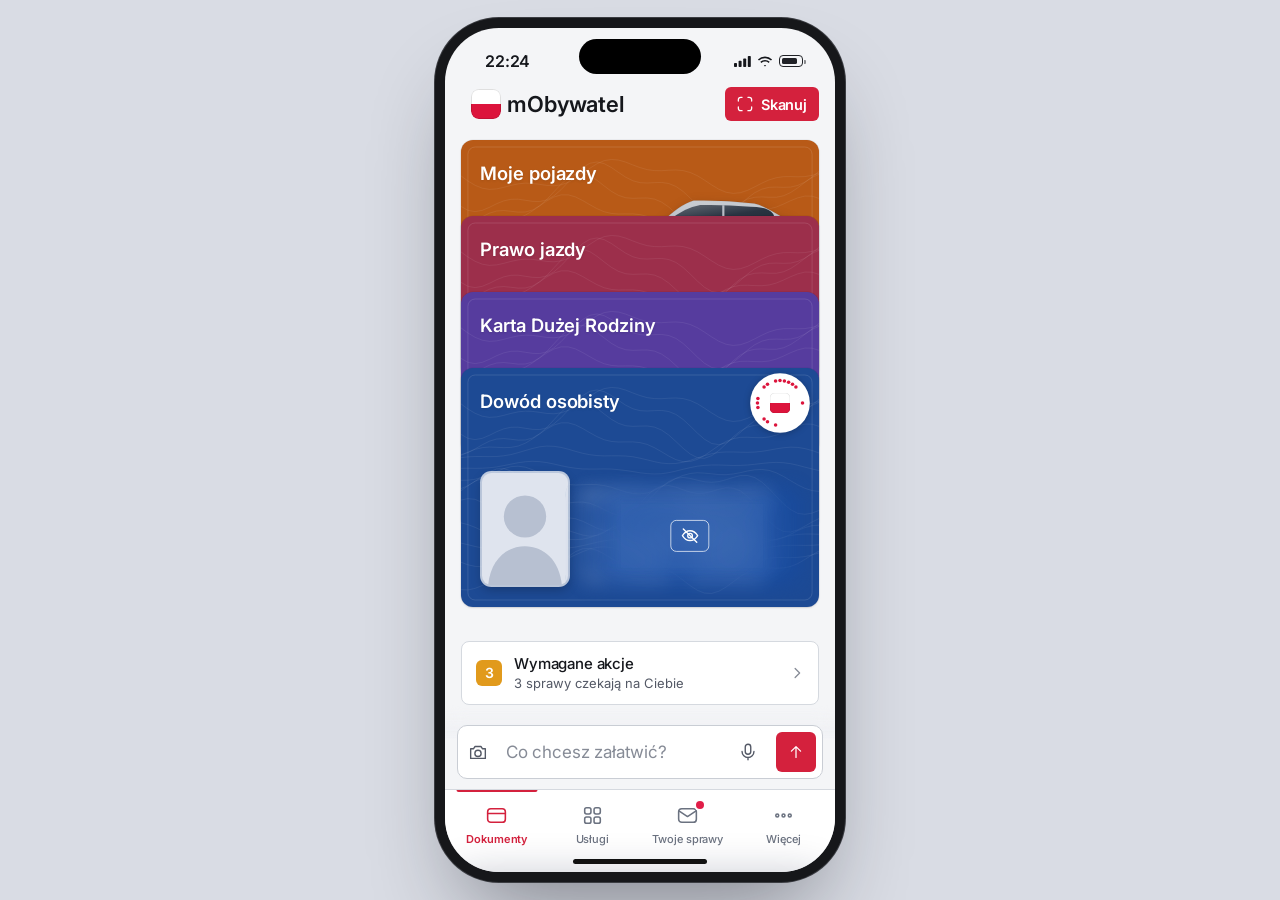
==== commit 197f7c92: "Upoważnienia bez pokrewieństwa: osoby imieniem i nazwiskiem, data urodzenia do weryfikacji; poprawny" ====
--- a/app.html
+++ b/app.html
@@ -39,9 +39,9 @@
    return Promise.resolve(new Response('{}',{status:200,headers:{'Content-Type':'application/json'}}));
   return f(u,o)};})();
 </script>
-<script src="czas.js?v=20261121-2320"></script>
-<script src="gesty.js?v=20261121-2320"></script>
-<script src="i18n.js?v=20261121-2320"></script>
+<script src="czas.js?v=20261121-2330"></script>
+<script src="gesty.js?v=20261121-2330"></script>
+<script src="i18n.js?v=20261121-2330"></script>
 <meta name="viewport" content="width=device-width, initial-scale=1, viewport-fit=cover, interactive-widget=resizes-content">
 <meta name="theme-color" content="#ebedf2">
 <meta name="apple-mobile-web-app-capable" content="yes">
@@ -50,8 +50,8 @@
 <link rel="preconnect" href="https://fonts.googleapis.com">
 <link rel="preconnect" href="https://fonts.gstatic.com" crossorigin>
 <link href="https://fonts.googleapis.com/css2?family=Inter:wght@400;500;600;700&display=swap" rel="stylesheet">
-<link rel="stylesheet" href="style.css?v=20261121-2320">
-<link rel="stylesheet" href="motyw.css?v=20261121-2320">
+<link rel="stylesheet" href="style.css?v=20261121-2330">
+<link rel="stylesheet" href="motyw.css?v=20261121-2330">
 </head>
 <body>
 <div class="phone" id="app">
@@ -119,19 +119,19 @@
   </div></div>
   <div class="homebar"></div>
 </div>
-<script src="osoby.js?v=20261121-2320"></script>
+<script src="osoby.js?v=20261121-2330"></script>
 <script>CZAS.przelicz()</script>
-<script src="dane.js?v=20261121-2320"></script>
-<script src="sylwetki.js?v=20261121-2320"></script>
-<script src="core.js?v=20261121-2320"></script>
-<script src="variants.js?v=20261121-2320"></script>
-<script src="scenarios.js?v=20261121-2320"></script>
-<script src="asystent-osoby.js?v=20261121-2320"></script>
-<script src="agent.js?v=20261121-2320"></script>
-<script src="znak-kod.js?v=20261121-2320"></script>
-<script src="znak.js?v=20261121-2320"></script>
-<script src="nawigacja.js?v=20261121-2320"></script>
-<script src="sprawy.js?v=20261121-2320"></script>
-<script src="pomoc.js?v=20261121-2320"></script>
+<script src="dane.js?v=20261121-2330"></script>
+<script src="sylwetki.js?v=20261121-2330"></script>
+<script src="core.js?v=20261121-2330"></script>
+<script src="variants.js?v=20261121-2330"></script>
+<script src="scenarios.js?v=20261121-2330"></script>
+<script src="asystent-osoby.js?v=20261121-2330"></script>
+<script src="agent.js?v=20261121-2330"></script>
+<script src="znak-kod.js?v=20261121-2330"></script>
+<script src="znak.js?v=20261121-2330"></script>
+<script src="nawigacja.js?v=20261121-2330"></script>
+<script src="sprawy.js?v=20261121-2330"></script>
+<script src="pomoc.js?v=20261121-2330"></script>
 </body>
 </html>
--- a/motyw.css
+++ b/motyw.css
@@ -198,3 +198,9 @@
 @keyframes pmwjazd{from{opacity:0;transform:translateY(-8px)}}
 .pmimie{animation:pmwjazd .4s cubic-bezier(.22,.8,.24,1) both}
 @media (prefers-reduced-motion:reduce){.pmkroki i b,.pmseg .pmwsk,.pmdata{transition:none}.pmbaner,.pmimie,.pmok svg{animation:none}}
+.pmpokaz{display:flex;flex-wrap:wrap;gap:6px;align-items:center;justify-content:center;margin:14px 0 0;padding:0;text-decoration:none;font-size:12.5px;color:var(--ink2)}
+.pmpokaz span{width:100%;text-align:center}
+.pmpokaz button{border:1px dashed var(--line);border-radius:999px;padding:5px 10px;background:#fff;font-size:12.5px;color:var(--ink2)}
+.pmur{display:block;color:var(--ink2);font-size:13px;margin-top:4px}
+.pmimie small+small{margin-top:1px}
+.pmseg button{font-size:13px;padding:0 4px;white-space:nowrap;overflow:hidden;text-overflow:ellipsis}
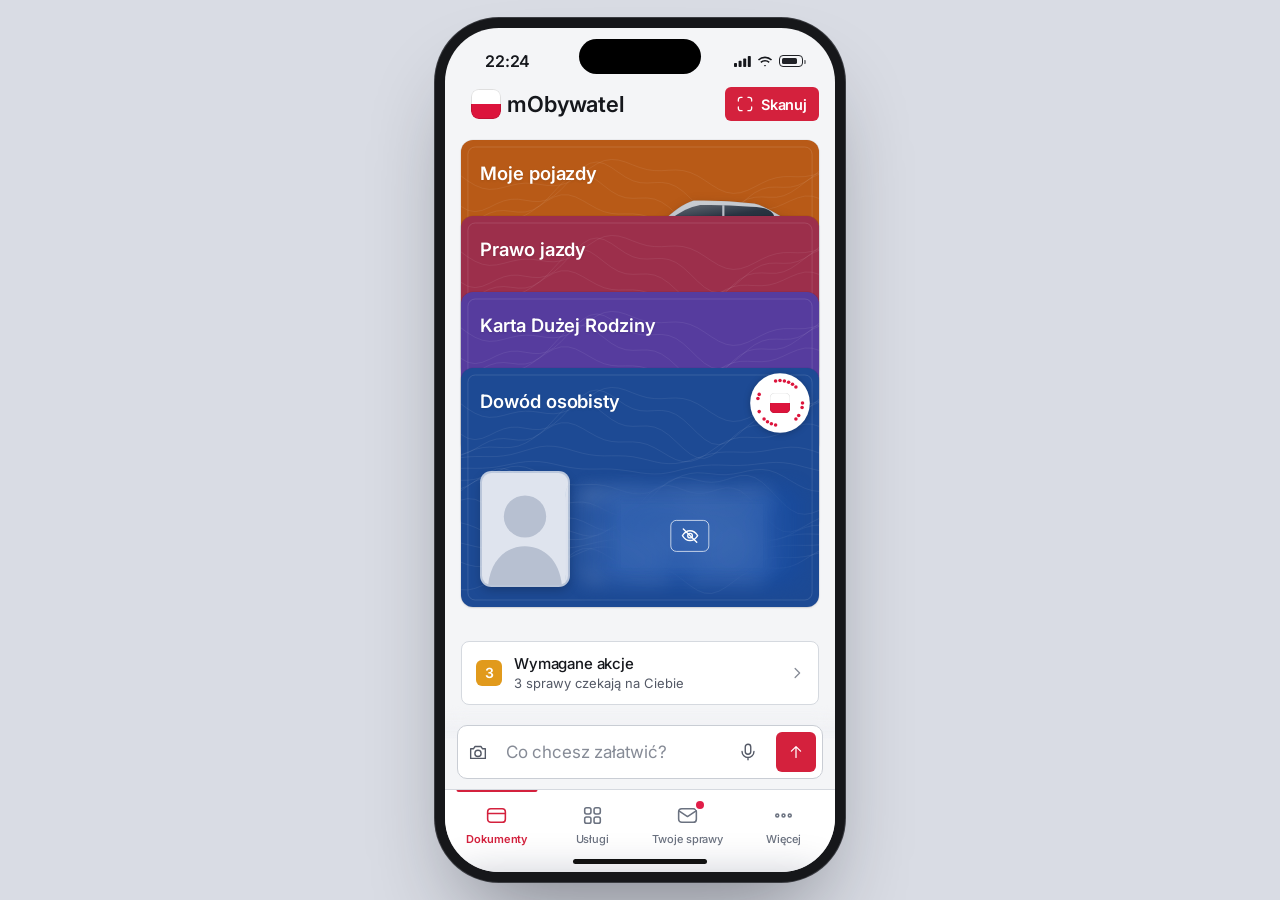
==== commit 8239d371: "Kratki PESEL i dowodu: kursor od razu w PESEL, przejście do dowodu, automatyczne zatwierdzenie, więk" ====
--- a/app.html
+++ b/app.html
@@ -39,9 +39,9 @@
    return Promise.resolve(new Response('{}',{status:200,headers:{'Content-Type':'application/json'}}));
   return f(u,o)};})();
 </script>
-<script src="czas.js?v=20261121-2330"></script>
-<script src="gesty.js?v=20261121-2330"></script>
-<script src="i18n.js?v=20261121-2330"></script>
+<script src="czas.js?v=20261121-2332"></script>
+<script src="gesty.js?v=20261121-2332"></script>
+<script src="i18n.js?v=20261121-2332"></script>
 <meta name="viewport" content="width=device-width, initial-scale=1, viewport-fit=cover, interactive-widget=resizes-content">
 <meta name="theme-color" content="#ebedf2">
 <meta name="apple-mobile-web-app-capable" content="yes">
@@ -50,8 +50,8 @@
 <link rel="preconnect" href="https://fonts.googleapis.com">
 <link rel="preconnect" href="https://fonts.gstatic.com" crossorigin>
 <link href="https://fonts.googleapis.com/css2?family=Inter:wght@400;500;600;700&display=swap" rel="stylesheet">
-<link rel="stylesheet" href="style.css?v=20261121-2330">
-<link rel="stylesheet" href="motyw.css?v=20261121-2330">
+<link rel="stylesheet" href="style.css?v=20261121-2332">
+<link rel="stylesheet" href="motyw.css?v=20261121-2332">
 </head>
 <body>
 <div class="phone" id="app">
@@ -119,19 +119,19 @@
   </div></div>
   <div class="homebar"></div>
 </div>
-<script src="osoby.js?v=20261121-2330"></script>
+<script src="osoby.js?v=20261121-2332"></script>
 <script>CZAS.przelicz()</script>
-<script src="dane.js?v=20261121-2330"></script>
-<script src="sylwetki.js?v=20261121-2330"></script>
-<script src="core.js?v=20261121-2330"></script>
-<script src="variants.js?v=20261121-2330"></script>
-<script src="scenarios.js?v=20261121-2330"></script>
-<script src="asystent-osoby.js?v=20261121-2330"></script>
-<script src="agent.js?v=20261121-2330"></script>
-<script src="znak-kod.js?v=20261121-2330"></script>
-<script src="znak.js?v=20261121-2330"></script>
-<script src="nawigacja.js?v=20261121-2330"></script>
-<script src="sprawy.js?v=20261121-2330"></script>
-<script src="pomoc.js?v=20261121-2330"></script>
+<script src="dane.js?v=20261121-2332"></script>
+<script src="sylwetki.js?v=20261121-2332"></script>
+<script src="core.js?v=20261121-2332"></script>
+<script src="variants.js?v=20261121-2332"></script>
+<script src="scenarios.js?v=20261121-2332"></script>
+<script src="asystent-osoby.js?v=20261121-2332"></script>
+<script src="agent.js?v=20261121-2332"></script>
+<script src="znak-kod.js?v=20261121-2332"></script>
+<script src="znak.js?v=20261121-2332"></script>
+<script src="nawigacja.js?v=20261121-2332"></script>
+<script src="sprawy.js?v=20261121-2332"></script>
+<script src="pomoc.js?v=20261121-2332"></script>
 </body>
 </html>
--- a/motyw.css
+++ b/motyw.css
@@ -204,3 +204,5 @@
 .pmur{display:block;color:var(--ink2);font-size:13px;margin-top:4px}
 .pmimie small+small{margin-top:1px}
 .pmseg button{font-size:13px;padding:0 4px;white-space:nowrap;overflow:hidden;text-overflow:ellipsis}
+/* numer dowodu: wyraźna przerwa między serią (litery) a numerem (cyfry) */
+#pmdow input.od{margin-left:18px}
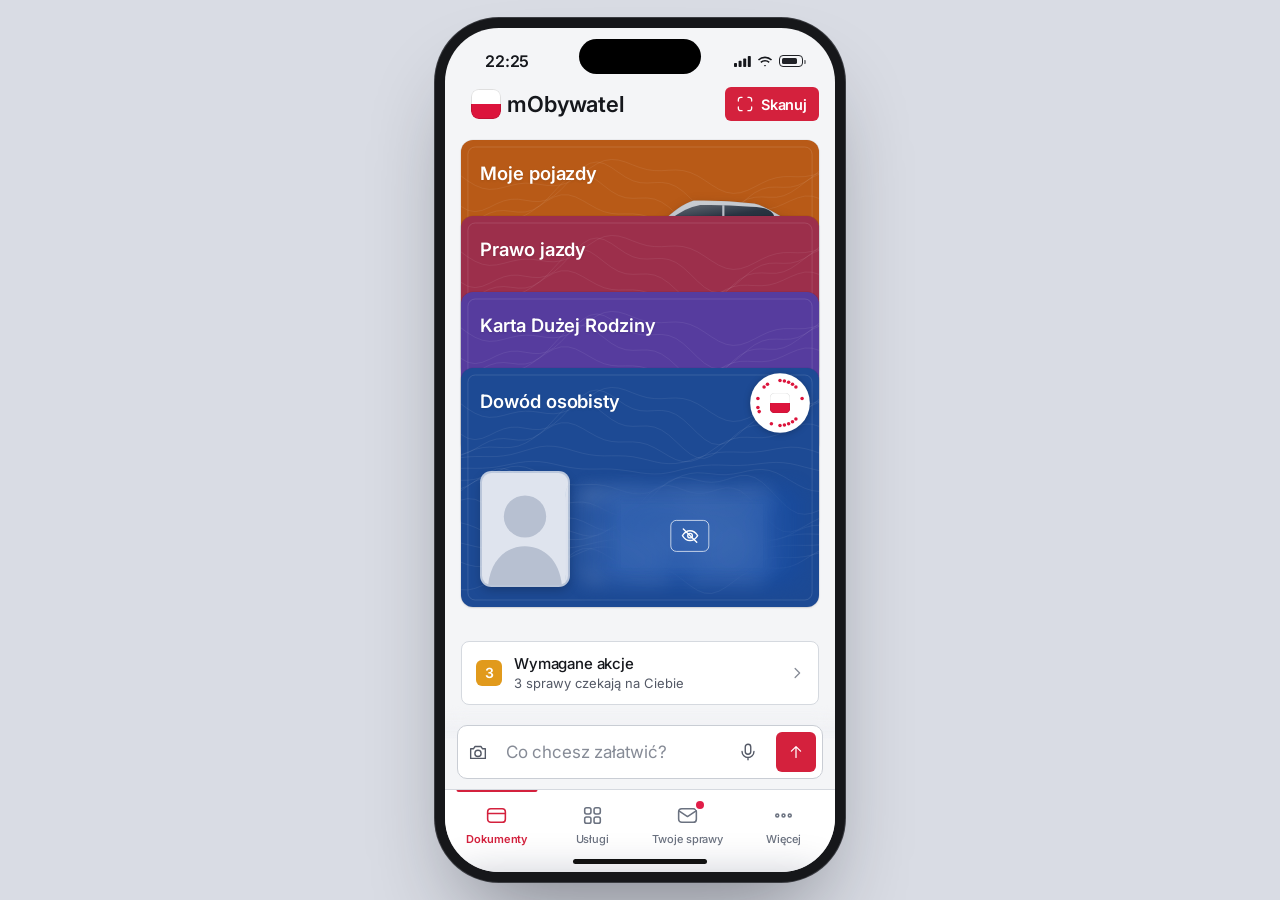
==== commit eff45e4f: "Własny termin upoważnienia: kalendarz w stylu aplikacji zamiast systemowego pola daty Co-Authored-By" ====
--- a/app.html
+++ b/app.html
@@ -39,9 +39,9 @@
    return Promise.resolve(new Response('{}',{status:200,headers:{'Content-Type':'application/json'}}));
   return f(u,o)};})();
 </script>
-<script src="czas.js?v=20261121-2332"></script>
-<script src="gesty.js?v=20261121-2332"></script>
-<script src="i18n.js?v=20261121-2332"></script>
+<script src="czas.js?v=20261121-2334"></script>
+<script src="gesty.js?v=20261121-2334"></script>
+<script src="i18n.js?v=20261121-2334"></script>
 <meta name="viewport" content="width=device-width, initial-scale=1, viewport-fit=cover, interactive-widget=resizes-content">
 <meta name="theme-color" content="#ebedf2">
 <meta name="apple-mobile-web-app-capable" content="yes">
@@ -50,8 +50,8 @@
 <link rel="preconnect" href="https://fonts.googleapis.com">
 <link rel="preconnect" href="https://fonts.gstatic.com" crossorigin>
 <link href="https://fonts.googleapis.com/css2?family=Inter:wght@400;500;600;700&display=swap" rel="stylesheet">
-<link rel="stylesheet" href="style.css?v=20261121-2332">
-<link rel="stylesheet" href="motyw.css?v=20261121-2332">
+<link rel="stylesheet" href="style.css?v=20261121-2334">
+<link rel="stylesheet" href="motyw.css?v=20261121-2334">
 </head>
 <body>
 <div class="phone" id="app">
@@ -119,19 +119,19 @@
   </div></div>
   <div class="homebar"></div>
 </div>
-<script src="osoby.js?v=20261121-2332"></script>
+<script src="osoby.js?v=20261121-2334"></script>
 <script>CZAS.przelicz()</script>
-<script src="dane.js?v=20261121-2332"></script>
-<script src="sylwetki.js?v=20261121-2332"></script>
-<script src="core.js?v=20261121-2332"></script>
-<script src="variants.js?v=20261121-2332"></script>
-<script src="scenarios.js?v=20261121-2332"></script>
-<script src="asystent-osoby.js?v=20261121-2332"></script>
-<script src="agent.js?v=20261121-2332"></script>
-<script src="znak-kod.js?v=20261121-2332"></script>
-<script src="znak.js?v=20261121-2332"></script>
-<script src="nawigacja.js?v=20261121-2332"></script>
-<script src="sprawy.js?v=20261121-2332"></script>
-<script src="pomoc.js?v=20261121-2332"></script>
+<script src="dane.js?v=20261121-2334"></script>
+<script src="sylwetki.js?v=20261121-2334"></script>
+<script src="core.js?v=20261121-2334"></script>
+<script src="variants.js?v=20261121-2334"></script>
+<script src="scenarios.js?v=20261121-2334"></script>
+<script src="asystent-osoby.js?v=20261121-2334"></script>
+<script src="agent.js?v=20261121-2334"></script>
+<script src="znak-kod.js?v=20261121-2334"></script>
+<script src="znak.js?v=20261121-2334"></script>
+<script src="nawigacja.js?v=20261121-2334"></script>
+<script src="sprawy.js?v=20261121-2334"></script>
+<script src="pomoc.js?v=20261121-2334"></script>
 </body>
 </html>
--- a/motyw.css
+++ b/motyw.css
@@ -206,3 +206,21 @@
 .pmseg button{font-size:13px;padding:0 4px;white-space:nowrap;overflow:hidden;text-overflow:ellipsis}
 /* numer dowodu: wyraźna przerwa między serią (litery) a numerem (cyfry) */
 #pmdow input.od{margin-left:18px}
+/* kalendarz terminu upoważnienia */
+.pmkal{background:#fff;border:1px solid var(--line);border-radius:var(--r-m,8px);padding:12px 12px 10px;margin:0 0 12px}
+.pmkwyb{display:flex;align-items:baseline;justify-content:space-between;gap:8px;padding:0 2px 10px;border-bottom:1px solid var(--line);margin-bottom:10px}
+.pmkwyb b{font-size:20px;font-weight:600;font-variant-numeric:tabular-nums}
+.pmkwyb small{color:var(--ink2);font-size:13px}
+.pmkszyb{display:flex;gap:6px;margin-bottom:10px}
+.pmkszyb button{flex:1;min-height:34px;border:1px solid var(--line);border-radius:var(--r-s,6px);background:#fff;font-size:13px;font-weight:600;color:var(--ink2)}
+.pmkgl{display:flex;align-items:center;justify-content:space-between;margin-bottom:6px}
+.pmkgl b{font-size:15px;font-weight:600;text-transform:capitalize}
+.pmkgl button{width:38px;height:34px;border-radius:var(--r-s,6px);font-size:22px;line-height:1;color:var(--ink)}
+.pmkgl button:disabled{opacity:.25}
+.pmktyg,.pmkdni{display:grid;grid-template-columns:repeat(7,1fr);gap:2px;text-align:center}
+.pmktyg span{font-size:11.5px;font-weight:600;color:var(--ink2);padding:4px 0}
+.pmkdni button{height:38px;border-radius:var(--r-s,6px);font-size:15px;font-variant-numeric:tabular-nums;color:var(--ink);transition:background .15s,color .15s}
+.pmkdni button:disabled{color:#c4c8d0}
+.pmkdni button.dzis{box-shadow:inset 0 0 0 1px var(--line)}
+.pmkdni button.on{background:var(--red);color:#fff;box-shadow:none;font-weight:600}
+.pmdata{margin:0}
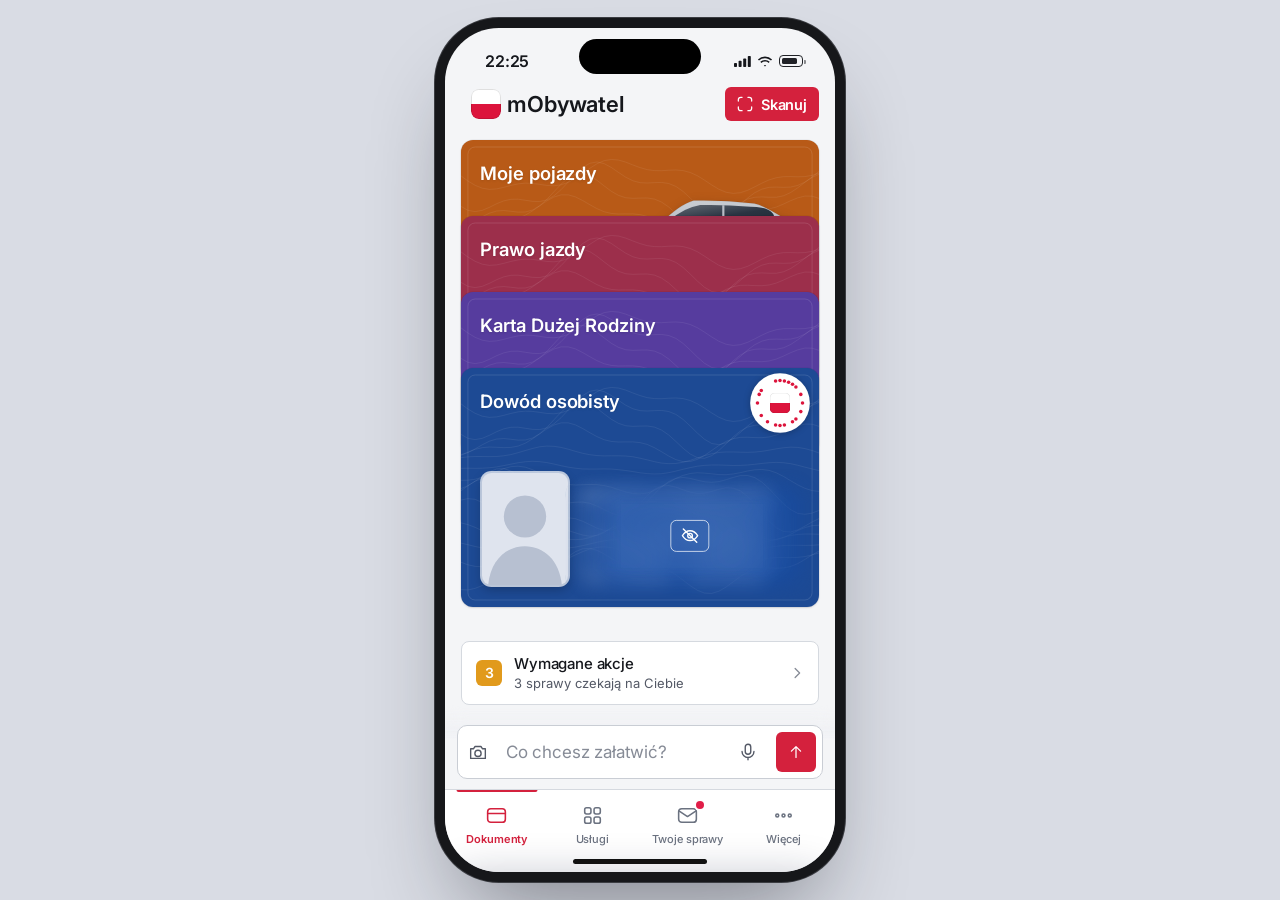
==== commit 381f3083: "Kreator upoważnienia: kafelki zamiast tekstu, karta osoby, podsumowanie z ikonami, krótkie ostrzeżen" ====
--- a/app.html
+++ b/app.html
@@ -39,9 +39,9 @@
    return Promise.resolve(new Response('{}',{status:200,headers:{'Content-Type':'application/json'}}));
   return f(u,o)};})();
 </script>
-<script src="czas.js?v=20261121-2334"></script>
-<script src="gesty.js?v=20261121-2334"></script>
-<script src="i18n.js?v=20261121-2334"></script>
+<script src="czas.js?v=20261121-2349"></script>
+<script src="gesty.js?v=20261121-2349"></script>
+<script src="i18n.js?v=20261121-2349"></script>
 <meta name="viewport" content="width=device-width, initial-scale=1, viewport-fit=cover, interactive-widget=resizes-content">
 <meta name="theme-color" content="#ebedf2">
 <meta name="apple-mobile-web-app-capable" content="yes">
@@ -50,8 +50,8 @@
 <link rel="preconnect" href="https://fonts.googleapis.com">
 <link rel="preconnect" href="https://fonts.gstatic.com" crossorigin>
 <link href="https://fonts.googleapis.com/css2?family=Inter:wght@400;500;600;700&display=swap" rel="stylesheet">
-<link rel="stylesheet" href="style.css?v=20261121-2334">
-<link rel="stylesheet" href="motyw.css?v=20261121-2334">
+<link rel="stylesheet" href="style.css?v=20261121-2349">
+<link rel="stylesheet" href="motyw.css?v=20261121-2349">
 </head>
 <body>
 <div class="phone" id="app">
@@ -119,19 +119,19 @@
   </div></div>
   <div class="homebar"></div>
 </div>
-<script src="osoby.js?v=20261121-2334"></script>
+<script src="osoby.js?v=20261121-2349"></script>
 <script>CZAS.przelicz()</script>
-<script src="dane.js?v=20261121-2334"></script>
-<script src="sylwetki.js?v=20261121-2334"></script>
-<script src="core.js?v=20261121-2334"></script>
-<script src="variants.js?v=20261121-2334"></script>
-<script src="scenarios.js?v=20261121-2334"></script>
-<script src="asystent-osoby.js?v=20261121-2334"></script>
-<script src="agent.js?v=20261121-2334"></script>
-<script src="znak-kod.js?v=20261121-2334"></script>
-<script src="znak.js?v=20261121-2334"></script>
-<script src="nawigacja.js?v=20261121-2334"></script>
-<script src="sprawy.js?v=20261121-2334"></script>
-<script src="pomoc.js?v=20261121-2334"></script>
+<script src="dane.js?v=20261121-2349"></script>
+<script src="sylwetki.js?v=20261121-2349"></script>
+<script src="core.js?v=20261121-2349"></script>
+<script src="variants.js?v=20261121-2349"></script>
+<script src="scenarios.js?v=20261121-2349"></script>
+<script src="asystent-osoby.js?v=20261121-2349"></script>
+<script src="agent.js?v=20261121-2349"></script>
+<script src="znak-kod.js?v=20261121-2349"></script>
+<script src="znak.js?v=20261121-2349"></script>
+<script src="nawigacja.js?v=20261121-2349"></script>
+<script src="sprawy.js?v=20261121-2349"></script>
+<script src="pomoc.js?v=20261121-2349"></script>
 </body>
 </html>
--- a/motyw.css
+++ b/motyw.css
@@ -224,3 +224,48 @@
 .pmkdni button.dzis{box-shadow:inset 0 0 0 1px var(--line)}
 .pmkdni button.on{background:var(--red);color:#fff;box-shadow:none;font-weight:600}
 .pmdata{margin:0}
+/* ---------- kreator upoważnienia: mniej tekstu, więcej kształtów ---------- */
+.pmopcje{display:grid;grid-template-columns:1fr 1fr;gap:10px;margin:14px 0 4px}
+.pmopcja{display:flex;flex-direction:column;align-items:flex-start;gap:4px;text-align:left;background:#fff;border:1px solid var(--line);border-radius:var(--r-m,8px);padding:16px 14px 14px;min-height:132px;transition:border-color .2s,transform .15s}
+.pmopcja:active{transform:scale(.98);border-color:var(--red)}
+.pmoi{width:44px;height:44px;border-radius:50%;display:grid;place-items:center;background:#fdecef;color:var(--red);margin-bottom:8px}
+.pmoi svg{width:24px;height:24px}
+.pmopcja b{font-size:15.5px;font-weight:600;line-height:1.2}
+.pmopcja small{font-size:13px;color:var(--ink2)}
+.pmfakty{list-style:none;margin:14px 2px 0;padding:0;display:grid;gap:8px}
+.pmfakty li{display:flex;align-items:center;gap:10px;font-size:14px;color:var(--ink)}
+.pmfakty svg{width:20px;height:20px;color:var(--ink2);flex:none}
+.pmostrz.kr{font-size:13px;padding:10px 12px;margin-top:16px}
+.pmkto{display:flex;flex-direction:column;align-items:center;text-align:center;gap:4px;background:#fff;border:1px solid var(--line);border-radius:var(--r-m,8px);padding:22px 16px 18px;margin:10px 0 16px}
+.pmkto .pmav.duzy{width:84px;height:84px;margin-bottom:8px}
+.pmkto b{font-size:20px;font-weight:600}
+.pmkto small{font-size:14px;color:var(--ink2)}
+.pmzgod{display:inline-flex;align-items:center;gap:6px;margin-top:10px;padding:5px 10px;border-radius:999px;background:#e8f5ec;color:#1b7a3d;font-size:13px;font-weight:600}
+.pmzgod svg{width:16px;height:16px}
+.pmpod{display:flex;align-items:center;justify-content:center;gap:6px;text-align:center;font-size:13px;color:var(--ink2);margin:12px 4px 0;line-height:1.35}
+.pmpod svg{width:16px;height:16px;flex:none}
+.pmzakresy{display:grid;grid-template-columns:1fr 1fr;gap:10px;margin:12px 0 0}
+.pmzak{position:relative;display:flex;flex-direction:column;align-items:flex-start;gap:3px;text-align:left;background:#fff;border:1px solid var(--line);border-radius:var(--r-m,8px);padding:14px 12px 12px;min-height:116px;transition:border-color .2s,background .2s,box-shadow .2s}
+.pmzak .pmzi{width:38px;height:38px;border-radius:50%;display:grid;place-items:center;background:#f1f3f6;color:var(--ink2);margin-bottom:6px;transition:background .2s,color .2s}
+.pmzak .pmzi svg{width:21px;height:21px}
+.pmzak b{font-size:14.5px;font-weight:600;line-height:1.2}
+.pmzak small{font-size:12.5px;color:var(--ink2)}
+.pmzak .pmzc{position:absolute;top:10px;right:10px;width:22px;height:22px;border-radius:50%;border:1.5px solid var(--line);display:grid;place-items:center;color:#fff;transition:background .2s,border-color .2s}
+.pmzak .pmzc svg{width:14px;height:14px;opacity:0;stroke-width:3}
+.pmzak.on{border-color:var(--red);box-shadow:inset 0 0 0 1px var(--red)}
+.pmzak.on .pmzi{background:#fdecef;color:var(--red)}
+.pmzak.on .pmzc{background:var(--red);border-color:var(--red)}
+.pmzak.on .pmzc svg{opacity:1}
+.pmzak.staly{cursor:default}
+.pmzak.staly.on{box-shadow:none;border-color:var(--line);background:#fafbfc}
+.pmzak.staly .pmzc{background:#9aa1ad;border-color:#9aa1ad}
+.pmpodsum{background:#fff;border:1px solid var(--line);border-radius:var(--r-m,8px);padding:14px;display:grid;gap:12px}
+.pmpk{display:flex;align-items:center;gap:12px}
+.pmpk b{display:block;font-size:16px;font-weight:600}.pmpk small{display:block;font-size:13px;color:var(--ink2)}
+.pmpz{display:flex;flex-wrap:wrap;gap:6px}
+.pmpz span{display:inline-flex;align-items:center;gap:5px;padding:5px 9px;border-radius:999px;background:#f1f3f6;font-size:12.5px;font-weight:600;color:var(--ink)}
+.pmpz svg{width:15px;height:15px;color:var(--ink2)}
+.pmpd{display:flex;align-items:center;gap:8px;font-size:14px;color:var(--ink2);border-top:1px solid var(--line);padding-top:10px}
+.pmpd svg{width:18px;height:18px}
+.pmpd b{color:var(--ink);font-weight:600}
+.pmh{margin-top:2px}
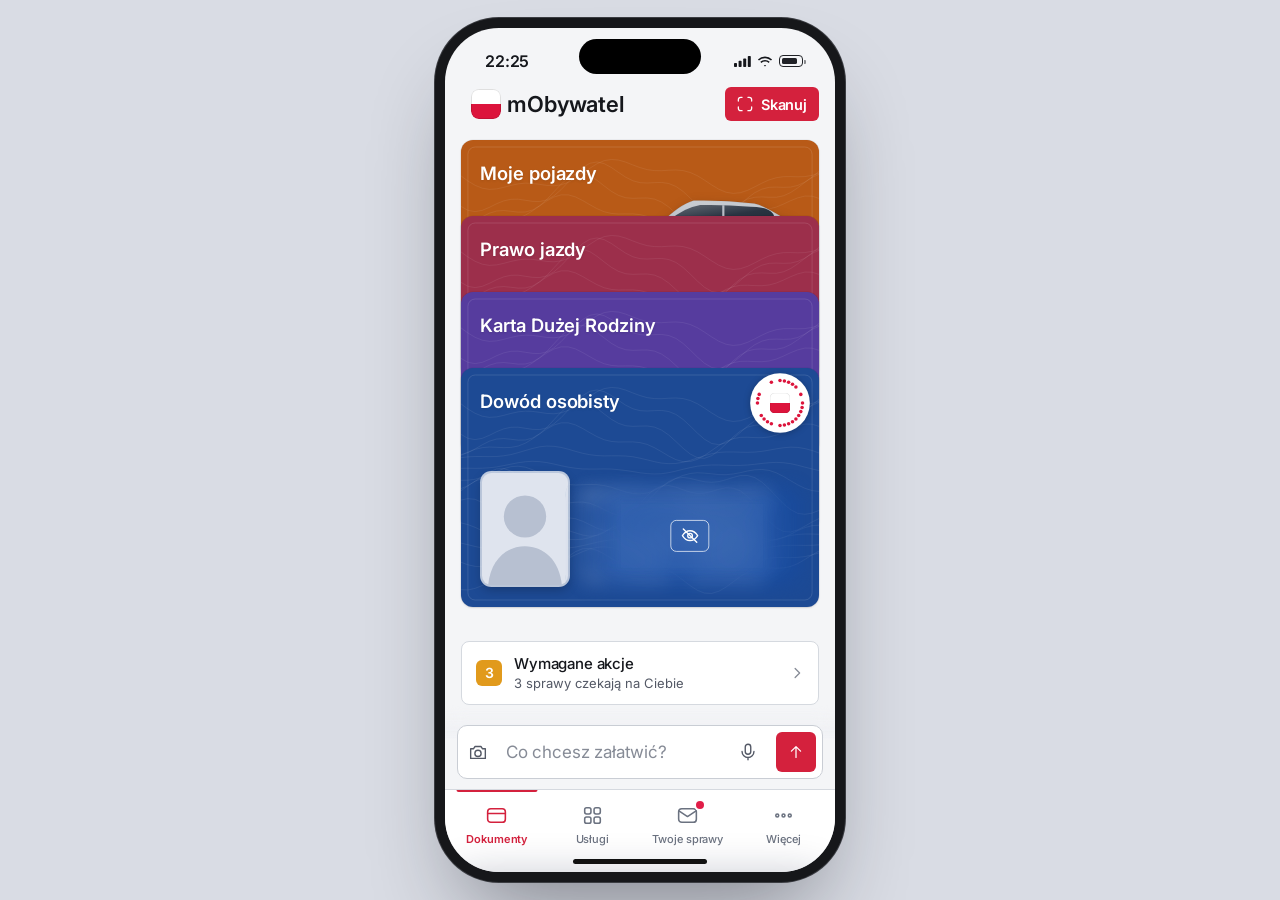
==== commit eab07129: "Usunięte podpowiedzi danych do pokazu przy PESEL Co-Authored-By: Claude Opus 5.5 <noreply@anthropic." ====
--- a/app.html
+++ b/app.html
@@ -39,9 +39,9 @@
    return Promise.resolve(new Response('{}',{status:200,headers:{'Content-Type':'application/json'}}));
   return f(u,o)};})();
 </script>
-<script src="czas.js?v=20261121-2349"></script>
-<script src="gesty.js?v=20261121-2349"></script>
-<script src="i18n.js?v=20261121-2349"></script>
+<script src="czas.js?v=20261122-0002"></script>
+<script src="gesty.js?v=20261122-0002"></script>
+<script src="i18n.js?v=20261122-0002"></script>
 <meta name="viewport" content="width=device-width, initial-scale=1, viewport-fit=cover, interactive-widget=resizes-content">
 <meta name="theme-color" content="#ebedf2">
 <meta name="apple-mobile-web-app-capable" content="yes">
@@ -50,8 +50,8 @@
 <link rel="preconnect" href="https://fonts.googleapis.com">
 <link rel="preconnect" href="https://fonts.gstatic.com" crossorigin>
 <link href="https://fonts.googleapis.com/css2?family=Inter:wght@400;500;600;700&display=swap" rel="stylesheet">
-<link rel="stylesheet" href="style.css?v=20261121-2349">
-<link rel="stylesheet" href="motyw.css?v=20261121-2349">
+<link rel="stylesheet" href="style.css?v=20261122-0002">
+<link rel="stylesheet" href="motyw.css?v=20261122-0002">
 </head>
 <body>
 <div class="phone" id="app">
@@ -119,19 +119,19 @@
   </div></div>
   <div class="homebar"></div>
 </div>
-<script src="osoby.js?v=20261121-2349"></script>
+<script src="osoby.js?v=20261122-0002"></script>
 <script>CZAS.przelicz()</script>
-<script src="dane.js?v=20261121-2349"></script>
-<script src="sylwetki.js?v=20261121-2349"></script>
-<script src="core.js?v=20261121-2349"></script>
-<script src="variants.js?v=20261121-2349"></script>
-<script src="scenarios.js?v=20261121-2349"></script>
-<script src="asystent-osoby.js?v=20261121-2349"></script>
-<script src="agent.js?v=20261121-2349"></script>
-<script src="znak-kod.js?v=20261121-2349"></script>
-<script src="znak.js?v=20261121-2349"></script>
-<script src="nawigacja.js?v=20261121-2349"></script>
-<script src="sprawy.js?v=20261121-2349"></script>
-<script src="pomoc.js?v=20261121-2349"></script>
+<script src="dane.js?v=20261122-0002"></script>
+<script src="sylwetki.js?v=20261122-0002"></script>
+<script src="core.js?v=20261122-0002"></script>
+<script src="variants.js?v=20261122-0002"></script>
+<script src="scenarios.js?v=20261122-0002"></script>
+<script src="asystent-osoby.js?v=20261122-0002"></script>
+<script src="agent.js?v=20261122-0002"></script>
+<script src="znak-kod.js?v=20261122-0002"></script>
+<script src="znak.js?v=20261122-0002"></script>
+<script src="nawigacja.js?v=20261122-0002"></script>
+<script src="sprawy.js?v=20261122-0002"></script>
+<script src="pomoc.js?v=20261122-0002"></script>
 </body>
 </html>
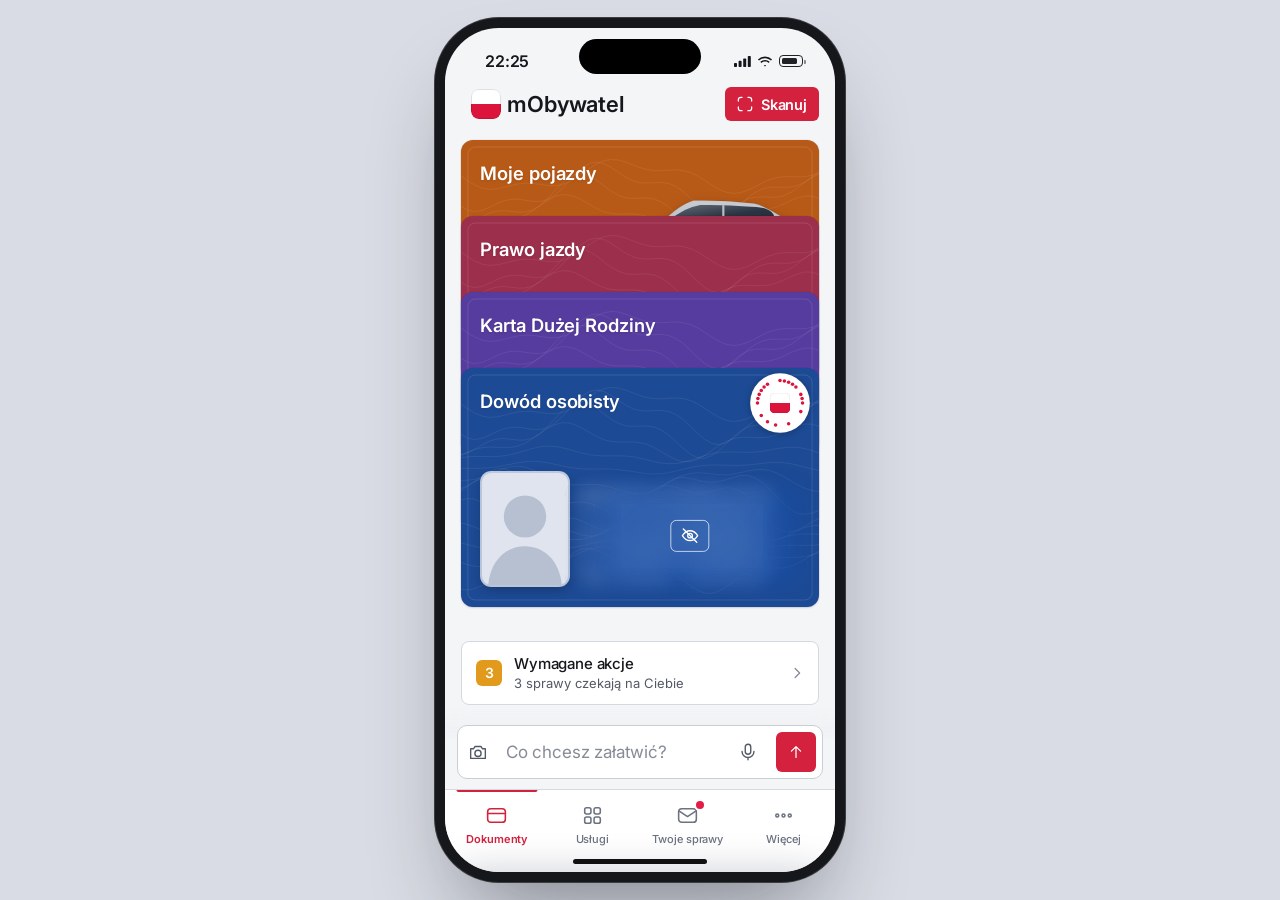
==== commit be498e58: "Prośba o pomoc w sprawie, przypomnienia dla pomagającego, upoważnienie jednorazowe Co-Authored-By: C" ====
--- a/app.html
+++ b/app.html
@@ -39,9 +39,9 @@
    return Promise.resolve(new Response('{}',{status:200,headers:{'Content-Type':'application/json'}}));
   return f(u,o)};})();
 </script>
-<script src="czas.js?v=20261122-0002"></script>
-<script src="gesty.js?v=20261122-0002"></script>
-<script src="i18n.js?v=20261122-0002"></script>
+<script src="czas.js?v=20261122-0007"></script>
+<script src="gesty.js?v=20261122-0007"></script>
+<script src="i18n.js?v=20261122-0007"></script>
 <meta name="viewport" content="width=device-width, initial-scale=1, viewport-fit=cover, interactive-widget=resizes-content">
 <meta name="theme-color" content="#ebedf2">
 <meta name="apple-mobile-web-app-capable" content="yes">
@@ -50,8 +50,8 @@
 <link rel="preconnect" href="https://fonts.googleapis.com">
 <link rel="preconnect" href="https://fonts.gstatic.com" crossorigin>
 <link href="https://fonts.googleapis.com/css2?family=Inter:wght@400;500;600;700&display=swap" rel="stylesheet">
-<link rel="stylesheet" href="style.css?v=20261122-0002">
-<link rel="stylesheet" href="motyw.css?v=20261122-0002">
+<link rel="stylesheet" href="style.css?v=20261122-0007">
+<link rel="stylesheet" href="motyw.css?v=20261122-0007">
 </head>
 <body>
 <div class="phone" id="app">
@@ -119,19 +119,19 @@
   </div></div>
   <div class="homebar"></div>
 </div>
-<script src="osoby.js?v=20261122-0002"></script>
+<script src="osoby.js?v=20261122-0007"></script>
 <script>CZAS.przelicz()</script>
-<script src="dane.js?v=20261122-0002"></script>
-<script src="sylwetki.js?v=20261122-0002"></script>
-<script src="core.js?v=20261122-0002"></script>
-<script src="variants.js?v=20261122-0002"></script>
-<script src="scenarios.js?v=20261122-0002"></script>
-<script src="asystent-osoby.js?v=20261122-0002"></script>
-<script src="agent.js?v=20261122-0002"></script>
-<script src="znak-kod.js?v=20261122-0002"></script>
-<script src="znak.js?v=20261122-0002"></script>
-<script src="nawigacja.js?v=20261122-0002"></script>
-<script src="sprawy.js?v=20261122-0002"></script>
-<script src="pomoc.js?v=20261122-0002"></script>
+<script src="dane.js?v=20261122-0007"></script>
+<script src="sylwetki.js?v=20261122-0007"></script>
+<script src="core.js?v=20261122-0007"></script>
+<script src="variants.js?v=20261122-0007"></script>
+<script src="scenarios.js?v=20261122-0007"></script>
+<script src="asystent-osoby.js?v=20261122-0007"></script>
+<script src="agent.js?v=20261122-0007"></script>
+<script src="znak-kod.js?v=20261122-0007"></script>
+<script src="znak.js?v=20261122-0007"></script>
+<script src="nawigacja.js?v=20261122-0007"></script>
+<script src="sprawy.js?v=20261122-0007"></script>
+<script src="pomoc.js?v=20261122-0007"></script>
 </body>
 </html>
--- a/motyw.css
+++ b/motyw.css
@@ -269,3 +269,22 @@
 .pmpd svg{width:18px;height:18px}
 .pmpd b{color:var(--ink);font-weight:600}
 .pmh{margin-top:2px}
+/* ---------- prośba o pomoc, przypomnienia, upoważnienie jednorazowe ---------- */
+.pmbaner.pmprosi{border-color:#e19a1c;box-shadow:0 0 0 3px rgba(225,154,28,.12)}
+.pmav.maly{width:30px;height:30px}
+.pgr.pmprzyp{display:flex;align-items:center;gap:6px;margin-top:18px}
+.pgr.pmprzyp svg{width:16px;height:16px;color:#b45309}
+.pmtag{display:inline-block;margin-top:3px;padding:2px 8px;border-radius:999px;background:#fff4e5;color:#8a5100;font-size:12px;font-weight:600}
+.spnote.pmczeka svg{color:#b45309}
+.pmkomu{margin-top:6px}
+.pmkomu .spbtn{width:100%;margin-top:10px}
+.pmlink{display:block;margin:12px auto 4px;font-size:13.5px;color:var(--red);font-weight:600;padding:6px}
+.pmtryb{position:relative;display:flex;border:1px solid var(--line);border-radius:var(--r-s,6px);background:#fff;padding:3px;margin:12px 0 2px}
+.pmtryb button{position:relative;z-index:1;flex:1;min-height:38px;font-size:14px;font-weight:600;color:var(--ink2);transition:color .25s}
+.pmtryb button.on{color:#fff}
+.pmtryb .pmwsk2{position:absolute;top:3px;bottom:3px;left:3px;width:calc(50% - 3px);border-radius:4px;background:var(--ink,#1b1f27);transform:translateX(calc(100% * var(--i,0)));transition:transform .38s cubic-bezier(.22,.8,.24,1)}
+.pmjedna{margin-top:12px}
+.pmjednaS{display:flex;align-items:center;gap:12px;padding:10px 12px;border-radius:var(--r-s,6px);background:#f6f7f9}
+.pmjednaS b{display:block;font-size:14.5px;font-weight:600}.pmjednaS small{display:block;font-size:12.5px;color:var(--ink2)}
+.pmjednaS.duza{margin:12px 0 4px;background:#fff7e8;border:1px solid #f1d9a8}
+.spbtn[disabled]{opacity:.45;pointer-events:none}
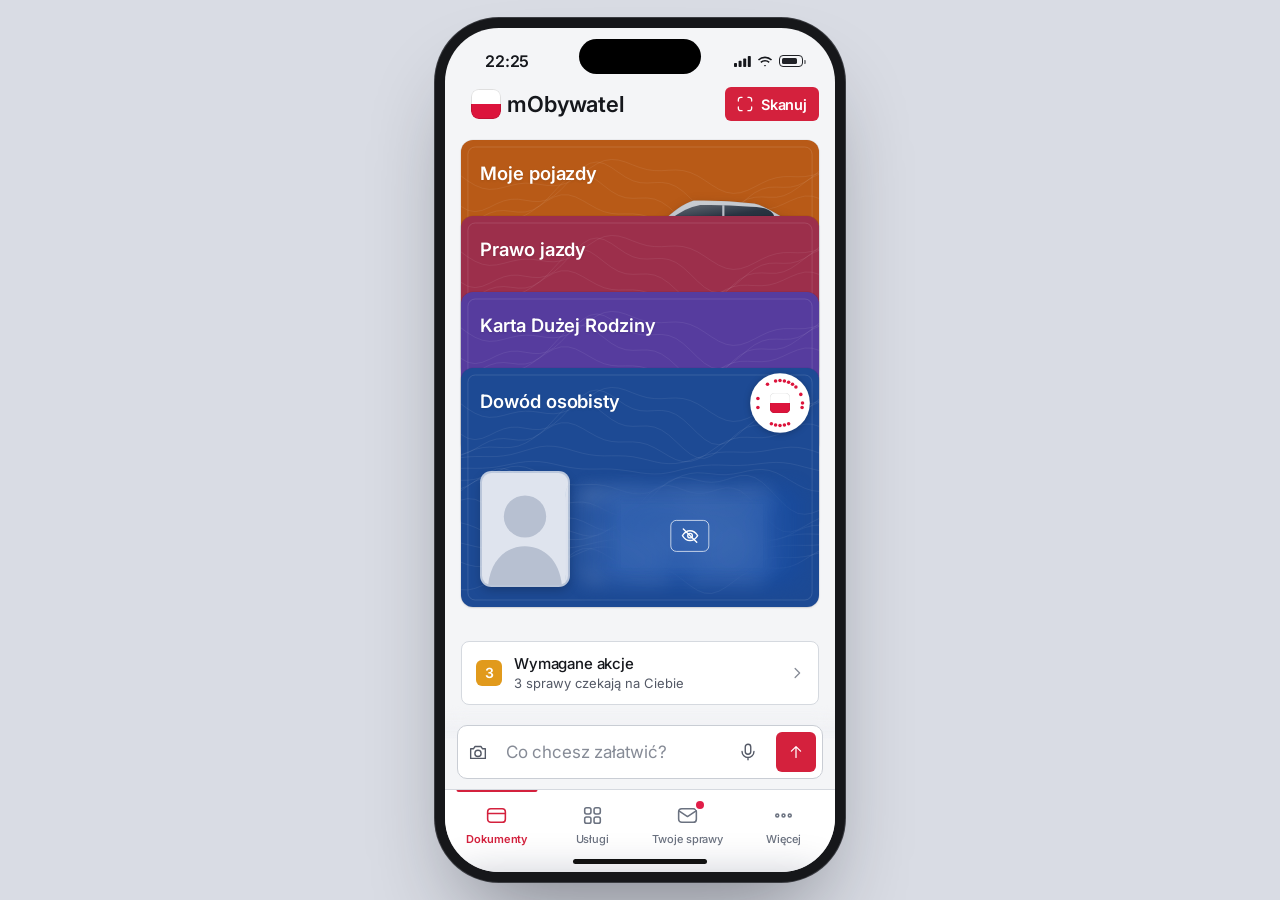
==== commit ab8d1933: "Poprawka rozmiaru ikony w małych przyciskach (Przypomnienia) Co-Authored-By: Claude Opus 5.5 <norepl" ====
--- a/app.html
+++ b/app.html
@@ -39,9 +39,9 @@
    return Promise.resolve(new Response('{}',{status:200,headers:{'Content-Type':'application/json'}}));
   return f(u,o)};})();
 </script>
-<script src="czas.js?v=20261122-0007"></script>
-<script src="gesty.js?v=20261122-0007"></script>
-<script src="i18n.js?v=20261122-0007"></script>
+<script src="czas.js?v=20261122-0041"></script>
+<script src="gesty.js?v=20261122-0041"></script>
+<script src="i18n.js?v=20261122-0041"></script>
 <meta name="viewport" content="width=device-width, initial-scale=1, viewport-fit=cover, interactive-widget=resizes-content">
 <meta name="theme-color" content="#ebedf2">
 <meta name="apple-mobile-web-app-capable" content="yes">
@@ -50,8 +50,8 @@
 <link rel="preconnect" href="https://fonts.googleapis.com">
 <link rel="preconnect" href="https://fonts.gstatic.com" crossorigin>
 <link href="https://fonts.googleapis.com/css2?family=Inter:wght@400;500;600;700&display=swap" rel="stylesheet">
-<link rel="stylesheet" href="style.css?v=20261122-0007">
-<link rel="stylesheet" href="motyw.css?v=20261122-0007">
+<link rel="stylesheet" href="style.css?v=20261122-0041">
+<link rel="stylesheet" href="motyw.css?v=20261122-0041">
 </head>
 <body>
 <div class="phone" id="app">
@@ -119,19 +119,19 @@
   </div></div>
   <div class="homebar"></div>
 </div>
-<script src="osoby.js?v=20261122-0007"></script>
+<script src="osoby.js?v=20261122-0041"></script>
 <script>CZAS.przelicz()</script>
-<script src="dane.js?v=20261122-0007"></script>
-<script src="sylwetki.js?v=20261122-0007"></script>
-<script src="core.js?v=20261122-0007"></script>
-<script src="variants.js?v=20261122-0007"></script>
-<script src="scenarios.js?v=20261122-0007"></script>
-<script src="asystent-osoby.js?v=20261122-0007"></script>
-<script src="agent.js?v=20261122-0007"></script>
-<script src="znak-kod.js?v=20261122-0007"></script>
-<script src="znak.js?v=20261122-0007"></script>
-<script src="nawigacja.js?v=20261122-0007"></script>
-<script src="sprawy.js?v=20261122-0007"></script>
-<script src="pomoc.js?v=20261122-0007"></script>
+<script src="dane.js?v=20261122-0041"></script>
+<script src="sylwetki.js?v=20261122-0041"></script>
+<script src="core.js?v=20261122-0041"></script>
+<script src="variants.js?v=20261122-0041"></script>
+<script src="scenarios.js?v=20261122-0041"></script>
+<script src="asystent-osoby.js?v=20261122-0041"></script>
+<script src="agent.js?v=20261122-0041"></script>
+<script src="znak-kod.js?v=20261122-0041"></script>
+<script src="znak.js?v=20261122-0041"></script>
+<script src="nawigacja.js?v=20261122-0041"></script>
+<script src="sprawy.js?v=20261122-0041"></script>
+<script src="pomoc.js?v=20261122-0041"></script>
 </body>
 </html>
--- a/motyw.css
+++ b/motyw.css
@@ -128,6 +128,7 @@
 .pmmaly{min-height:34px;padding:0 12px;border-radius:var(--r-s,6px);background:var(--red);color:#fff;font-weight:600;font-size:13.5px}
 .pmmaly.ghost{background:#fff;color:var(--ink);border:1px solid var(--line)}
 .pmmaly.pmcofnij{color:#b3122e;border-color:#f0c3cb}
+.pmmaly{display:inline-flex;align-items:center;gap:6px}.pmmaly svg{width:15px;height:15px;flex:none}
 .pmpusto{background:#fff;border:1px dashed var(--line);border-radius:var(--r-m,8px);padding:14px;color:var(--ink2);font-size:14px;text-align:center}
 .sp .spbtn[data-pm="nowe"]{margin-top:12px;width:100%}
 .pmkroki{display:flex;gap:6px;margin:2px 4px 14px}
